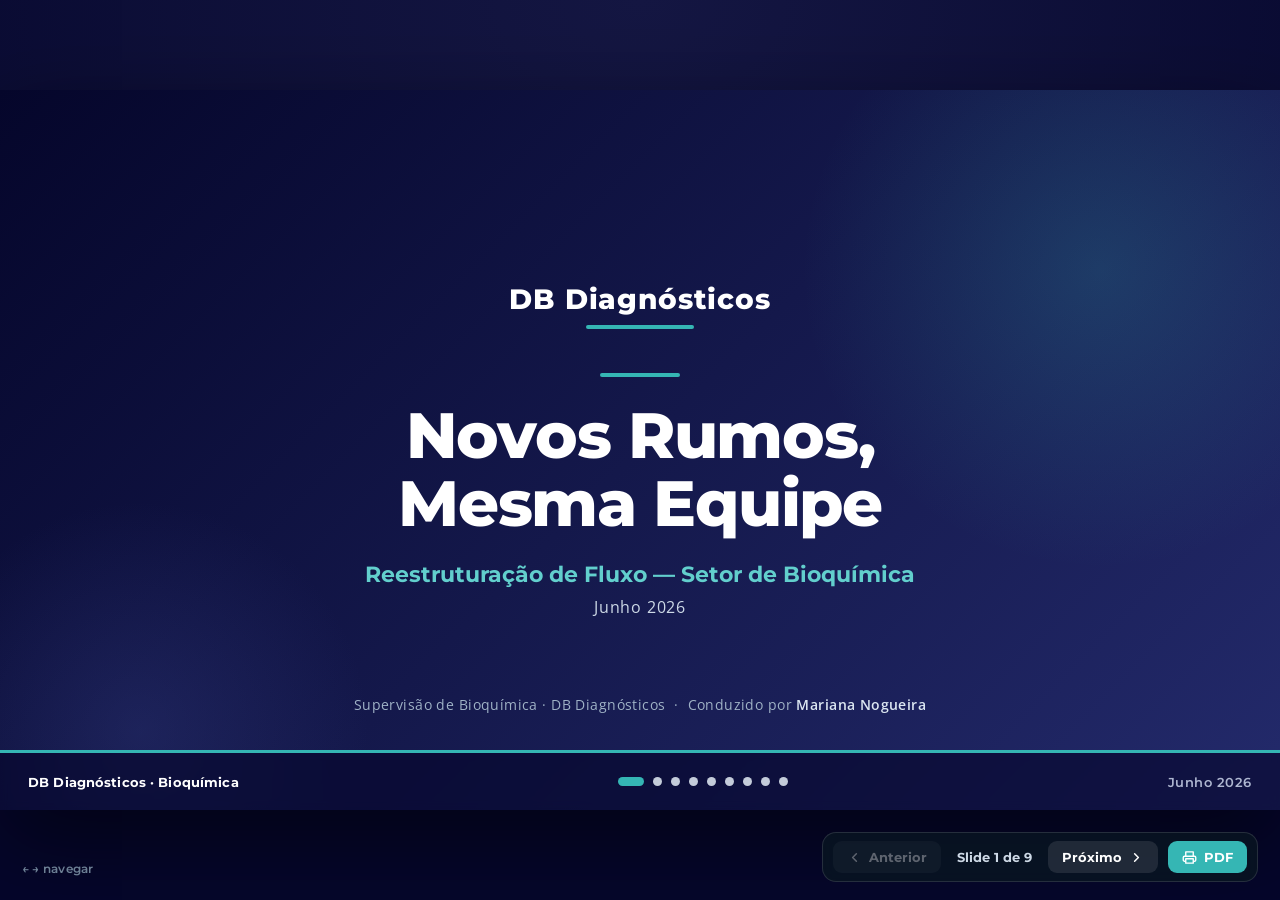
==== index.html @ f6cd717a "first commit" ====
<!DOCTYPE html>
<html lang="pt-BR">
<head>
<meta charset="UTF-8" />
<meta name="viewport" content="width=device-width, initial-scale=1.0" />
<title>Novos Rumos, Mesma Equipe — Reestruturação de Fluxo · Bioquímica</title>
<link rel="preconnect" href="https://fonts.googleapis.com" />
<link rel="preconnect" href="https://fonts.gstatic.com" crossorigin />
<link href="https://fonts.googleapis.com/css2?family=Montserrat:wght@600;700;800&family=Open+Sans:wght@400;600;700&display=swap" rel="stylesheet" />
<style>
  :root{
    --db-blue-dark:#05062b;
    --db-blue-mid:#232a6b;
    --db-blue-light:#3a458f;
    --db-orange:#35b6b4;
    --db-orange-light:#62cfcd;
    --db-white:#FFFFFF;
    --db-gray-light:#F5F6FA;
    --db-gray-mid:#6B7280;
    --db-gray-dark:#1F2937;
    --g1:#1D9E75; --g2:#534AB7; --g3:#D85A30; --g4:#BA7517;
    --shadow:0 4px 16px rgba(0,0,0,.10);
    --shadow-lg:0 10px 30px rgba(0,0,0,.16);
    --radius:12px;
  }
  *{box-sizing:border-box;margin:0;padding:0;}
  html,body{height:100%;}
  body{
    font-family:'Open Sans',system-ui,sans-serif;
    background:#05062b;
    color:var(--db-gray-dark);
    overflow:hidden;
  }
  /* ---------- Stage / scaling ---------- */
  .stage{
    position:fixed;inset:0;
    display:flex;align-items:center;justify-content:center;
    background:radial-gradient(120% 120% at 50% 0%, #141642 0%, #05062b 70%);
  }
  .deck{
    position:relative;
    width:1280px;height:720px;flex:0 0 auto;
    transform-origin:center center;
    background:var(--db-white);
    box-shadow:0 30px 80px rgba(0,0,0,.5);
    overflow:hidden;
  }
  .slides{position:absolute;inset:0;}
  .slide{
    position:absolute;inset:0;
    opacity:0;visibility:hidden;
    transition:opacity .3s ease;
    padding:44px 60px 84px;
    display:flex;flex-direction:column;
  }
  .slide.active{opacity:1;visibility:visible;}

  .slide.dark{background:linear-gradient(135deg,var(--db-blue-dark) 0%,var(--db-blue-mid) 100%);color:var(--db-white);}
  .slide.neutral{background:var(--db-gray-light);}
  .slide.light{background:var(--db-white);}

  /* ---------- Header system ---------- */
  .kicker{
    font-family:'Montserrat',sans-serif;font-weight:700;
    font-size:13px;letter-spacing:.16em;text-transform:uppercase;
    color:var(--db-orange);margin-bottom:10px;
  }
  .slide.dark .kicker{color:var(--db-orange-light);}
  .s-title{
    font-family:'Montserrat',sans-serif;font-weight:800;
    font-size:32px;line-height:1.07;letter-spacing:-.01em;
    color:var(--db-blue-dark);
  }
  .slide.dark .s-title{color:var(--db-white);}
  .divider{width:60px;height:4px;background:var(--db-orange);border-radius:2px;margin:10px 0 9px;}
  .s-sub{font-size:17px;line-height:1.38;color:var(--db-gray-mid);max-width:920px;}
  .slide.dark .s-sub{color:var(--db-orange-light);}
  .head{flex:0 0 auto;margin-bottom:16px;}
  .body{flex:1 1 auto;min-height:0;display:flex;flex-direction:column;}

  /* ---------- Cards ---------- */
  .card{background:var(--db-white);border-radius:var(--radius);box-shadow:var(--shadow);padding:26px;}
  .icon-chip{
    width:54px;height:54px;border-radius:14px;display:flex;align-items:center;justify-content:center;
    margin-bottom:16px;
  }
  .icon-chip svg{width:28px;height:28px;}
  .card h3{font-family:'Montserrat',sans-serif;font-weight:700;font-size:20px;color:var(--db-blue-dark);margin-bottom:9px;}
  .card p{font-size:15.5px;line-height:1.5;color:var(--db-gray-dark);}

  .badge{
    display:inline-flex;align-items:center;gap:7px;
    background:var(--db-orange);color:#fff;font-family:'Montserrat','Helvetica Neue',Arial,sans-serif;font-weight:700;
    font-size:13px;letter-spacing:.02em;padding:7px 14px;border-radius:999px;
  }
  .badge svg{width:15px;height:15px;}

  /* ---------- Capa ---------- */
  #s1{align-items:center;justify-content:center;text-align:center;padding:40px;}
  #s1 .cover-inner{display:flex;flex-direction:column;align-items:center;max-width:1120px;}
  #s1 .wordmark{font-family:'Montserrat','Helvetica Neue',Arial,sans-serif;font-weight:800;font-size:28px;letter-spacing:.03em;color:#fff;white-space:nowrap;}
  #s1 .wm-rule{width:108px;height:4px;background:var(--db-orange);border-radius:2px;margin:9px 0 44px;}
  #s1 .cover-line{width:80px;height:4px;background:var(--db-orange);border-radius:2px;margin:0 0 24px;}
  #s1 h1{font-family:'Montserrat','Helvetica Neue',Arial,sans-serif;font-weight:800;font-size:64px;line-height:1.07;letter-spacing:-.02em;color:#fff;white-space:nowrap;}
  #s1 .cover-sub{font-family:'Montserrat','Helvetica Neue',Arial,sans-serif;font-weight:700;font-size:22px;color:var(--db-orange-light);margin-top:24px;}
  #s1 .cover-date{font-size:16px;color:#cdd9e6;margin-top:8px;letter-spacing:.05em;}
  #s1 .cover-foot{position:absolute;bottom:96px;left:0;right:0;text-align:center;font-size:14px;color:#9fb2c6;letter-spacing:.03em;}
  #s1 .cover-foot b{color:#dbe6f1;font-weight:600;}
  #s1 .glow{position:absolute;width:680px;height:680px;border-radius:50%;
    background:radial-gradient(circle, rgba(53,182,180,.20) 0%, rgba(53,182,180,0) 62%);
    top:-160px;right:-160px;pointer-events:none;}
  #s1 .glow2{position:absolute;width:520px;height:520px;border-radius:50%;
    background:radial-gradient(circle, rgba(58,69,143,.30) 0%, rgba(58,69,143,0) 62%);
    bottom:-180px;left:-120px;pointer-events:none;}

  /* ---------- Tabs (turnos) ---------- */
  .tabs{display:flex;gap:10px;}
  .tab{
    font-family:'Montserrat','Helvetica Neue',Arial,sans-serif;font-weight:700;font-size:14px;letter-spacing:.02em;
    padding:9px 20px;border-radius:999px;cursor:pointer;border:2px solid transparent;
    background:rgba(5,6,43,.08);color:var(--db-blue-dark);transition:all .15s;
  }
  .slide.dark .tab{background:rgba(255,255,255,.12);color:#fff;}
  .tab:hover{background:rgba(5,6,43,.16);}
  .slide.dark .tab:hover{background:rgba(255,255,255,.2);}
  .tab.on{background:var(--db-orange);color:#fff;}
  .slide.dark .tab.on{background:var(--db-orange);color:#fff;}

  /* ---------- Map (slide 3) ---------- */
  .map-wrap{flex:1;display:flex;gap:24px;min-height:0;}
  .map-stage{position:relative;width:620px;height:330px;flex:0 0 620px;}
  .equip{
    position:absolute;width:150px;height:56px;border-radius:10px;cursor:pointer;
    display:flex;flex-direction:column;align-items:center;justify-content:center;
    color:#fff;border:2px solid transparent;transition:transform .12s, filter .12s, box-shadow .12s;
    box-shadow:var(--shadow);
  }
  .equip:hover{filter:brightness(.92);transform:translateY(-2px);}
  .equip.sel{box-shadow:0 0 0 4px rgba(53,182,180,.95), var(--shadow-lg);transform:translateY(-2px);}
  .equip .en{font-family:'Montserrat','Helvetica Neue',Arial,sans-serif;font-weight:800;font-size:15px;line-height:1.1;white-space:nowrap;}
  .equip .eo{font-size:10px;font-weight:600;opacity:.92;margin-top:2px;white-space:nowrap;}
  .equip.info{background:#e5e9f2;color:var(--db-gray-mid);cursor:default;border:2px dashed #b9c2d6;box-shadow:none;}
  .equip.info:hover{filter:none;transform:none;}
  .pri-badge{
    position:absolute;top:-10px;right:-6px;background:var(--db-orange);color:#fff;
    font-family:'Montserrat','Helvetica Neue',Arial,sans-serif;font-weight:700;font-size:9px;letter-spacing:.01em;
    padding:2px 6px;border-radius:5px;box-shadow:var(--shadow);white-space:nowrap;
  }
  #arrows{position:absolute;inset:0;width:620px;height:330px;pointer-events:none;overflow:visible;}
  .cov-line{stroke:var(--db-orange);stroke-width:3;fill:none;stroke-dasharray:9 7;animation:flow 1s linear infinite;}
  @keyframes flow{to{stroke-dashoffset:-32;}}
  .cov-label{font-family:'Montserrat','Helvetica Neue',Arial,sans-serif;font-weight:700;font-size:11px;fill:var(--db-blue-dark);}
  .cov-label-bg{fill:#fff;opacity:.92;}

  .map-panel{
    flex:1;min-width:0;background:var(--db-gray-light);border-radius:var(--radius);
    border:1px solid #e4e8f1;padding:22px 22px;display:flex;flex-direction:column;
  }
  .map-panel .hint{color:var(--db-gray-mid);font-size:15px;line-height:1.5;margin:auto 0;text-align:center;}
  .mp-eq{font-family:'Montserrat','Helvetica Neue',Arial,sans-serif;font-weight:800;font-size:21px;color:var(--db-blue-dark);}
  .mp-resp{display:inline-flex;align-items:center;gap:8px;margin-top:6px;font-weight:600;font-size:14px;}
  .mp-resp .dotc{width:12px;height:12px;border-radius:50%;}
  .mp-acts{list-style:none;margin-top:14px;display:flex;flex-direction:column;gap:10px;}
  .mp-acts li{display:flex;gap:9px;font-size:14px;line-height:1.4;color:var(--db-gray-dark);}
  .mp-acts li svg{flex:0 0 17px;width:17px;height:17px;color:var(--db-orange);margin-top:2px;}
  .mp-cover{margin-top:16px;padding-top:14px;border-top:1px dashed #cbd3e0;font-size:13.5px;color:var(--db-gray-dark);}
  .mp-cover b{color:var(--db-blue-dark);font-family:'Montserrat','Helvetica Neue',Arial,sans-serif;}

  .map-toolbar{display:flex;align-items:center;gap:14px;margin-bottom:16px;flex-wrap:wrap;}
  .cov-toggle{
    font-family:'Montserrat','Helvetica Neue',Arial,sans-serif;font-weight:700;font-size:13px;cursor:pointer;
    padding:9px 16px;border-radius:999px;border:2px solid var(--db-orange);
    background:transparent;color:var(--db-orange);transition:all .15s;display:inline-flex;gap:7px;align-items:center;
  }
  .cov-toggle:hover{background:rgba(53,182,180,.12);}
  .cov-toggle.on{background:var(--db-orange);color:#fff;}

  /* ---------- Person cards (slide 4 / 9) ---------- */
  .pgrid{display:grid;grid-template-columns:repeat(4,1fr);gap:16px;flex:1;min-height:0;}
  .pcard{background:#fff;border-radius:var(--radius);box-shadow:var(--shadow);overflow:hidden;display:flex;flex-direction:column;min-height:0;}
  .pcard .pc-top{padding:13px 16px 11px;color:#fff;flex:0 0 auto;}
  .pcard .pc-name{font-family:'Montserrat','Helvetica Neue',Arial,sans-serif;font-weight:800;font-size:18px;}
  .pcard .pc-eq{font-size:12px;font-weight:600;opacity:.95;margin-top:3px;letter-spacing:.01em;}
  .pcard .pc-body{padding:13px 16px 15px;flex:1;min-height:0;}
  .pc-body ul{list-style:none;display:flex;flex-direction:column;gap:8px;}
  .pc-body li{display:flex;gap:8px;font-size:12.5px;line-height:1.34;color:var(--db-gray-dark);}
  .pc-body li svg{flex:0 0 14px;width:14px;height:14px;color:var(--db-orange);margin-top:2px;}

  /* ---------- Coverage table (slide 5) ---------- */
  .cov-note{
    background:#fff;border-left:6px solid var(--db-orange);border-radius:10px;
    box-shadow:var(--shadow);padding:16px 20px;margin-bottom:18px;display:flex;gap:13px;align-items:flex-start;
  }
  .cov-note svg{flex:0 0 24px;width:24px;height:24px;color:var(--db-orange);margin-top:1px;}
  .cov-note p{font-size:15px;line-height:1.45;color:var(--db-gray-dark);}
  .cov-note b{color:var(--db-blue-dark);}
  .ctable{width:100%;border-collapse:separate;border-spacing:0 10px;}
  .ctable th{
    font-family:'Montserrat','Helvetica Neue',Arial,sans-serif;font-weight:700;font-size:12px;letter-spacing:.08em;text-transform:uppercase;
    color:var(--db-gray-mid);text-align:left;padding:0 18px;
  }
  .ctable td{background:#fff;padding:15px 18px;font-size:15.5px;vertical-align:middle;}
  .ctable tr td:first-child{border-radius:10px 0 0 10px;}
  .ctable tr td:last-child{border-radius:0 10px 10px 0;}
  .ctable tbody tr{box-shadow:var(--shadow);}
  .cell-folga{font-family:'Montserrat','Helvetica Neue',Arial,sans-serif;font-weight:700;color:var(--db-gray-dark);}
  .cell-cobre{font-family:'Montserrat','Helvetica Neue',Arial,sans-serif;font-weight:800;color:var(--db-blue-dark);}
  .arrow-cell{text-align:center;width:54px;}
  .arrow-cell svg{width:26px;height:18px;color:var(--db-orange);}
  .cell-assume{color:var(--db-gray-mid);font-size:14px;}

  /* ---------- Slide 6 ---------- */
  .news-grid{display:grid;grid-template-columns:1.3fr 1fr;gap:26px;flex:1;align-items:start;}
  .sched{display:flex;flex-direction:column;gap:14px;}
  .sched-card{background:#fff;border-radius:var(--radius);box-shadow:var(--shadow);padding:18px 20px;border-top:4px solid var(--db-orange);}
  .sched-card .sc-turn{font-family:'Montserrat','Helvetica Neue',Arial,sans-serif;font-weight:700;font-size:13px;color:var(--db-orange);letter-spacing:.04em;}
  .sched-card .sc-name{font-family:'Montserrat','Helvetica Neue',Arial,sans-serif;font-weight:800;font-size:19px;color:var(--db-blue-dark);margin-top:2px;}
  .sched-card .sc-time{font-size:22px;font-weight:700;color:var(--db-gray-dark);margin-top:6px;}
  .note-soft{font-size:13.5px;color:var(--db-gray-mid);margin-top:6px;}
  .quote-foot{
    margin-top:auto;padding-top:18px;font-style:italic;font-family:'Montserrat','Helvetica Neue',Arial,sans-serif;font-weight:600;
    font-size:18px;color:var(--db-blue-dark);
  }

  /* ---------- Slide 8 columns ---------- */
  .two-col{display:grid;grid-template-columns:1.4fr 1fr;gap:26px;flex:1;}
  .col-h{font-family:'Montserrat','Helvetica Neue',Arial,sans-serif;font-weight:800;font-size:18px;margin-bottom:14px;letter-spacing:.01em;}
  .imp-list{list-style:none;display:flex;flex-direction:column;gap:14px;}
  .imp-list li{display:flex;gap:11px;background:#fff;border-radius:10px;box-shadow:var(--shadow);padding:15px 17px;font-size:14.5px;line-height:1.42;}
  .imp-list li svg{flex:0 0 19px;width:19px;height:19px;margin-top:2px;}

  /* ---------- Closing (slide 9) ---------- */
  #s9 .letter{font-size:14px;line-height:1.48;color:#dbe6f1;max-width:1120px;}
  #s9 .letter p{margin-bottom:7px;}
  #s9 .sign{font-family:'Montserrat','Helvetica Neue',Arial,sans-serif;font-weight:700;color:var(--db-orange-light);font-size:14px;margin-top:4px;}
  #s9 .sec-h{font-family:'Montserrat','Helvetica Neue',Arial,sans-serif;font-weight:700;color:#fff;font-size:15px;margin:12px 0 10px;display:flex;align-items:center;gap:14px;}
  #s9 .pc-body{overflow-y:auto;}
  #s9 .pc-body::-webkit-scrollbar{width:6px;}
  #s9 .pc-body::-webkit-scrollbar-thumb{background:#cdd5e2;border-radius:3px;}
  #s9 .pcard .pc-body{font-size:11.5px;}
  #s9 .pc-body li{font-size:11.5px;line-height:1.32;}
  #s9 .pc-sub{font-family:'Montserrat','Helvetica Neue',Arial,sans-serif;font-weight:700;font-size:10.5px;letter-spacing:.03em;text-transform:uppercase;color:var(--db-gray-mid);margin:11px 0 6px;}
  #s9 .pc-sub:first-child{margin-top:0;}
  #s9 .cover-note{font-size:11px;color:var(--db-gray-mid);margin-top:9px;padding-top:8px;border-top:1px dashed #dfe4ee;line-height:1.38;}
  #s9 .cover-note b{color:var(--db-blue-dark);}

  /* ---------- Footer ---------- */
  .deck-footer{
    position:absolute;left:0;right:0;bottom:0;height:60px;
    display:flex;align-items:center;justify-content:space-between;padding:0 28px;
    border-top:3px solid var(--db-orange);background:rgba(255,255,255,.72);backdrop-filter:blur(4px);
    font-size:13px;color:var(--db-gray-mid);z-index:5;
  }
  .slide.dark ~ .deck-footer,.deck-footer.on-dark{background:rgba(5,6,43,.62);}
  .deck-footer.on-dark{color:#aeb6d0;}
  .deck-footer.on-dark .ft-left{color:#fff;}
  .ft-left{font-family:'Montserrat','Helvetica Neue',Arial,sans-serif;font-weight:700;color:var(--db-blue-dark);letter-spacing:.01em;}
  .ft-right{font-family:'Montserrat','Helvetica Neue',Arial,sans-serif;font-weight:600;letter-spacing:.04em;}
  .dots{display:flex;gap:9px;align-items:center;}
  .dot{width:9px;height:9px;border-radius:50%;background:#c4ccda;cursor:pointer;transition:all .2s;}
  .dot:hover{background:var(--db-orange-light);}
  .dot.on{background:var(--db-orange);width:26px;border-radius:6px;}

  /* ---------- Controls (outside scaled deck) ---------- */
  .controls{
    position:fixed;bottom:18px;right:22px;z-index:50;
    display:flex;align-items:center;gap:10px;
    background:rgba(10,23,34,.78);border:1px solid rgba(255,255,255,.12);
    padding:8px 10px;border-radius:14px;backdrop-filter:blur(8px);
  }
  .controls .pg{font-family:'Montserrat','Helvetica Neue',Arial,sans-serif;font-weight:700;font-size:13px;color:#cdd9e6;padding:0 6px;min-width:74px;text-align:center;}
  .nbtn{
    font-family:'Montserrat','Helvetica Neue',Arial,sans-serif;font-weight:700;font-size:13px;cursor:pointer;border:none;
    background:rgba(255,255,255,.1);color:#fff;padding:8px 14px;border-radius:9px;display:flex;align-items:center;gap:7px;transition:background .15s;
  }
  .nbtn:hover{background:rgba(255,255,255,.2);}
  .nbtn:disabled{opacity:.35;cursor:default;}
  .nbtn.pdf{background:var(--db-orange);}
  .nbtn.pdf:hover{background:var(--db-orange-light);}
  .nbtn svg{width:15px;height:15px;}
  .hint-kbd{position:fixed;bottom:24px;left:22px;z-index:50;color:#6d8095;font-size:12px;font-family:'Montserrat','Helvetica Neue',Arial,sans-serif;font-weight:600;letter-spacing:.02em;}

  /* ---------- Responsive controls ---------- */
  @media (max-width:760px){
    .hint-kbd{display:none;}
    .controls{left:50%;right:auto;transform:translateX(-50%);bottom:12px;gap:7px;padding:7px 9px;}
    .nbtn{padding:8px 11px;font-size:12px;}
    .controls .pg{min-width:60px;font-size:12px;padding:0 3px;}
  }
  @media (max-width:480px){
    .nbtn span,.nbtn:not(.pdf){font-size:0;}
    .nbtn svg{width:17px;height:17px;}
    .nbtn.pdf{font-size:12px;}
    .controls .pg{min-width:52px;}
  }

  /* ---------- Print ---------- */
  @media print{
    @page{size:1280px 720px;margin:0;}
    body{overflow:visible;background:#fff;}
    .controls,.hint-kbd{display:none!important;}
    .stage{position:static;display:block;background:#fff;}
    .deck{transform:none!important;width:1280px;height:auto;box-shadow:none;}
    .slides{position:static;}
    .slide{position:static!important;opacity:1!important;visibility:visible!important;
      width:1280px;height:720px;page-break-after:always;break-after:page;overflow:hidden;}
    .deck-footer{display:none;}
  }
</style>
</head>
<body>
<div class="stage">
  <div class="deck" id="deck">
    <div class="slides" id="slides">

      <!-- ===================== SLIDE 1 — CAPA ===================== -->
      <section class="slide dark active" id="s1" data-screen-label="01 Capa">
        <div class="glow"></div><div class="glow2"></div>
        <div class="cover-inner">
          <div class="wordmark">DB Diagnósticos</div>
          <div class="wm-rule"></div>
          <div class="cover-line"></div>
          <h1>Novos Rumos,<br/>Mesma Equipe</h1>
          <div class="cover-sub">Reestruturação de Fluxo — Setor de Bioquímica</div>
          <div class="cover-date">Junho 2026</div>
        </div>
        <div class="cover-foot">Supervisão de Bioquímica · DB Diagnósticos &nbsp;·&nbsp; Conduzido por <b>Mariana Nogueira</b></div>
      </section>

      <!-- ===================== SLIDE 2 — POR QUE MUDAR ===================== -->
      <section class="slide neutral" id="s2" data-screen-label="02 Por que mudar">
        <div class="head">
          <div class="kicker">O ponto de partida</div>
          <h2 class="s-title">Por que estamos mudando?</h2>
          <div class="divider"></div>
          <p class="s-sub" style="color:var(--db-orange);font-weight:600;">Evolução não acontece por acaso — ela é construída em equipe.</p>
        </div>
        <div class="body">
          <div style="display:grid;grid-template-columns:repeat(3,1fr);gap:22px;flex:1;">
            <div class="card">
              <div class="icon-chip" style="background:rgba(35,42,107,.12);color:var(--db-blue-mid);">
                <svg viewBox="0 0 24 24" fill="none" stroke="currentColor" stroke-width="2" stroke-linecap="round" stroke-linejoin="round"><circle cx="12" cy="12" r="9"/><circle cx="12" cy="12" r="4"/><circle cx="12" cy="12" r="1" fill="currentColor"/></svg>
              </div>
              <h3>Otimização da operação</h3>
              <p>Precisamos minimizar impactos de erros nos microfluxos do setor e garantir que cada etapa do processo seja executada com precisão e consistência.</p>
            </div>
            <div class="card">
              <div class="icon-chip" style="background:rgba(53,182,180,.14);color:var(--db-orange);">
                <svg viewBox="0 0 24 24" fill="currentColor" stroke="none"><path d="M12 2.5l2.7 5.8 6.3.7-4.7 4.3 1.3 6.2L12 16.9 6.1 19.5l1.3-6.2L2.7 9l6.3-.7z"/></svg>
              </div>
              <h3>Destaque na empresa</h3>
              <p>Com um fluxo bem estruturado, o setor de Bioquímica se posiciona como referência dentro do DB Diagnósticos — e isso reflete diretamente no crescimento de cada um de nós.</p>
            </div>
            <div class="card">
              <div class="icon-chip" style="background:rgba(58,69,143,.14);color:var(--db-blue-light);">
                <svg viewBox="0 0 24 24" fill="currentColor" stroke="none"><path d="M12 20.5l-1.3-1.2C6 15 3 12.3 3 8.9 3 6.4 5 4.5 7.4 4.5c1.4 0 2.8.7 3.6 1.8.8-1.1 2.2-1.8 3.6-1.8C17 4.5 19 6.4 19 8.9c0 3.4-3 6.1-7.7 10.4L12 20.5z"/></svg>
              </div>
              <h3>A liderança ouviu vocês</h3>
              <p>A sobrecarga foi percebida. Novas vagas foram abertas e essa reestruturação existe para que o trabalho de todos flua melhor. Isso é cuidado com a equipe.</p>
            </div>
          </div>
        </div>
      </section>

      <!-- ===================== SLIDE 3 — MAPA DA BANCADA ===================== -->
      <section class="slide light" id="s3" data-screen-label="03 Mapa da bancada">
        <div class="head">
          <div class="kicker">Novo fluxo</div>
          <h2 class="s-title">Nossa bancada, nossa responsabilidade</h2>
          <div class="divider"></div>
          <p class="s-sub">Selecione o turno para ver quem cuida de cada equipamento.</p>
        </div>
        <div class="body">
          <div class="map-toolbar">
            <div class="tabs" id="map-tabs"></div>
            <button class="cov-toggle" id="cov-toggle">
              <svg viewBox="0 0 24 24" fill="none" stroke="currentColor" stroke-width="2" stroke-linecap="round" stroke-linejoin="round"><path d="M3 12h14"/><path d="M13 6l6 6-6 6"/></svg>
              Ver coberturas de folga
            </button>
          </div>
          <div class="map-wrap">
            <div class="map-stage" id="map-stage">
              <svg id="arrows"></svg>
            </div>
            <div class="map-panel" id="map-panel">
              <p class="hint">Clique em um equipamento no mapa para ver o responsável e suas atividades neste turno.</p>
            </div>
          </div>
        </div>
      </section>

      <!-- ===================== SLIDE 4 — RESPONSABILIDADES ===================== -->
      <section class="slide dark" id="s4" data-screen-label="04 Responsabilidades">
        <div class="head">
          <div style="display:flex;justify-content:space-between;align-items:flex-end;gap:20px;flex-wrap:wrap;">
            <div>
              <div class="kicker">Responsabilidades individuais</div>
              <h2 class="s-title">Cada um no seu lugar, todos pelo mesmo objetivo</h2>
              <div class="divider"></div>
              <p class="s-sub">As responsabilidades são individuais. O resultado é coletivo.</p>
            </div>
            <div class="tabs" id="s4-tabs"></div>
          </div>
        </div>
        <div class="body">
          <div class="pgrid" id="s4-grid"></div>
        </div>
      </section>

      <!-- ===================== SLIDE 5 — COBERTURA DE FOLGAS ===================== -->
      <section class="slide neutral" id="s5" data-screen-label="05 Cobertura de folgas">
        <div class="head">
          <div style="display:flex;justify-content:space-between;align-items:flex-end;gap:20px;flex-wrap:wrap;">
            <div>
              <div class="kicker">Cobertura de folgas</div>
              <h2 class="s-title">Quando um descansa, o time não para</h2>
              <div class="divider"></div>
              <p class="s-sub">Cada colaborador sabe quem cobrirá e será coberto. O fluxo continua.</p>
            </div>
            <div class="tabs" id="s5-tabs"></div>
          </div>
        </div>
        <div class="body">
          <div class="cov-note">
            <svg viewBox="0 0 24 24" fill="none" stroke="currentColor" stroke-width="2" stroke-linecap="round" stroke-linejoin="round"><path d="M12 3l9 16H3z"/><path d="M12 10v5M12 17h.01"/></svg>
            <p><b>Prioridade máxima:</b> os equipamentos RAU 51, 52, 53 e 54 fazem parte do fluxo <b>one way</b>. Em qualquer cobertura de folga, eles devem ser atendidos primeiro.</p>
          </div>
          <table class="ctable">
            <thead><tr><th>Quem folga</th><th></th><th>Quem cobre</th><th>O que assume</th></tr></thead>
            <tbody id="s5-rows"></tbody>
          </table>
        </div>
      </section>

      <!-- ===================== SLIDE 6 — ANALISTA DE QUALIDADE ===================== -->
      <section class="slide light" id="s6" data-screen-label="06 Analista de qualidade">
        <div class="head">
          <div class="kicker">Novidades</div>
          <h2 class="s-title">Novidades que fortalecem o time</h2>
          <div class="divider"></div>
          <span class="badge">
            <svg viewBox="0 0 24 24" fill="none" stroke="currentColor" stroke-width="2" stroke-linecap="round" stroke-linejoin="round"><path d="M6 9a6 6 0 0 1 12 0c0 5 2 6 2 6H4s2-1 2-6z"/><path d="M10 20a2 2 0 0 0 4 0"/></svg>
            Novo na equipe
          </span>
        </div>
        <div class="body">
          <div class="news-grid">
            <div class="card" style="border-top:5px solid var(--db-orange);">
              <h3 style="font-size:24px;">Nova vaga: Analista de Qualidade</h3>
              <p style="font-size:16px;margin-top:10px;line-height:1.55;">A coordenação analítica identificou a necessidade de reforçar a qualidade dos processos. Uma analista de qualidade foi integrada aos turnos <b>A</b> e <b>B</b> para amarrar os fluxos e reduzir vieses operacionais.</p>
              <p class="note-soft" style="margin-top:16px;">O turno C ainda não terá analista de qualidade neste primeiro momento.</p>
            </div>
            <div class="sched">
              <div class="sched-card">
                <div class="sc-turn">PATRÍCIA · TURNO A</div>
                <div class="sc-time">06h30 — 15h00</div>
              </div>
              <div class="sched-card">
                <div class="sc-turn">VAGA · TURNO B</div>
                <div class="sc-time">14h45 — 23h10</div>
              </div>
            </div>
          </div>
          <p class="quote-foot">“Qualidade não é um departamento — é uma cultura que construímos juntos.”</p>
        </div>
      </section>

      <!-- ===================== SLIDE 7 — BECKMAN ACADEMY ===================== -->
      <section class="slide dark" id="s7" data-screen-label="07 Beckman Academy">
        <div class="head">
          <div class="kicker">Desenvolvimento</div>
          <h2 class="s-title">Beckman Academy: crescer faz parte do trabalho</h2>
          <div class="divider"></div>
          <p class="s-sub">Um projeto de aprimoramento técnico e analítico para toda a equipe.</p>
        </div>
        <div class="body">
          <div style="display:grid;grid-template-columns:repeat(3,1fr);gap:20px;flex:1;">
            <div class="card" style="border-top:5px solid var(--db-orange);">
              <div class="icon-chip" style="background:rgba(35,42,107,.12);color:var(--db-blue-mid);">
                <svg viewBox="0 0 24 24" fill="none" stroke="currentColor" stroke-width="2" stroke-linecap="round" stroke-linejoin="round"><path d="M3 9l9-4 9 4-9 4z"/><path d="M7 11v4.5c0 1.2 2.3 2.5 5 2.5s5-1.3 5-2.5V11"/><path d="M21 9v5"/></svg>
              </div>
              <h3>Para quem está começando</h3>
              <p>Colaboradores sem certificação Beckman passarão por treinamento completo do zero, com módulos estruturados por nível.</p>
            </div>
            <div class="card" style="border-top:5px solid var(--db-orange);">
              <div class="icon-chip" style="background:rgba(53,182,180,.14);color:var(--db-orange);">
                <svg viewBox="0 0 24 24" fill="none" stroke="currentColor" stroke-width="2" stroke-linecap="round" stroke-linejoin="round"><circle cx="12" cy="14" r="6"/><path d="M9 9.3L7 3h4l1.3 3M15 9.3L17 3h-4"/><path d="M12 12l.9 1.8 2 .3-1.4 1.4.3 2-1.8-1-1.8 1 .3-2L9.1 14.1l2-.3z"/></svg>
              </div>
              <h3>Para quem já tem experiência</h3>
              <p>Módulos específicos focados na expertise de cada colaborador com a Beckman. Provas por nível, disparadas e sinalizadas pela supervisão.</p>
            </div>
            <div class="card" style="border-top:5px solid var(--db-orange);">
              <div class="icon-chip" style="background:rgba(58,69,143,.14);color:var(--db-blue-light);">
                <svg viewBox="0 0 24 24" fill="none" stroke="currentColor" stroke-width="2" stroke-linecap="round" stroke-linejoin="round"><path d="M7 4h10v4a5 5 0 0 1-10 0z"/><path d="M7 6H4v1a3 3 0 0 0 3 3M17 6h3v1a3 3 0 0 1-3 3"/><path d="M9 19h6M12 14v5"/></svg>
              </div>
              <h3>Reconhecimento garantido</h3>
              <p>Certificação ao concluir cada módulo. Premiação especial para os destaques. Seu esforço será reconhecido.</p>
            </div>
          </div>
          <p style="color:#cdd9e6;font-size:14px;margin-top:18px;text-align:center;">Os treinamentos podem exigir ajuste de escala para participação. A supervisão comunicará com antecedência.</p>
        </div>
      </section>

      <!-- ===================== SLIDE 8 — MELHORIAS + BOAS PRÁTICAS ===================== -->
      <section class="slide neutral" id="s8" data-screen-label="08 Melhorias e boas práticas">
        <div class="head">
          <div class="kicker">Em andamento</div>
          <h2 class="s-title">Melhorias em andamento e boas práticas</h2>
          <div class="divider"></div>
        </div>
        <div class="body">
          <div class="two-col">
            <div>
              <div class="col-h" style="color:var(--db-orange);">Melhorias em andamento · com Felipe</div>
              <ul class="imp-list">
                <li><svg viewBox="0 0 24 24" fill="none" stroke="var(--db-orange)" stroke-width="2.4" stroke-linecap="round" stroke-linejoin="round"><path d="M5 12l4.5 4.5L19 7"/></svg><span>Troca de todos os leitores de etiqueta — peças já solicitadas à Beckman.</span></li>
                <li><svg viewBox="0 0 24 24" fill="none" stroke="var(--db-orange)" stroke-width="2.4" stroke-linecap="round" stroke-linejoin="round"><path d="M5 12l4.5 4.5L19 7"/></svg><span>Treinamento de processos críticos com o técnico Felipe: troca de seringa, manuseio da estação de lavagem e outros. (datas sendo avaliadas)</span></li>
                <li><svg viewBox="0 0 24 24" fill="none" stroke="var(--db-orange)" stroke-width="2.4" stroke-linecap="round" stroke-linejoin="round"><path d="M5 12l4.5 4.5L19 7"/></svg><span>Atualização do sistema de todos os AUs: a entrada de urgência passará a funcionar integrada às raques de controle e calibração, otimizando a liberação dos equipamentos. (A partir de 05/06/2026)</span></li>
              </ul>
            </div>
            <div>
              <div class="col-h" style="color:var(--db-blue-mid);">Boas práticas obrigatórias · assessora Beckman</div>
              <ul class="imp-list">
                <li><svg viewBox="0 0 24 24" fill="none" stroke="var(--db-blue-mid)" stroke-width="2" stroke-linecap="round" stroke-linejoin="round"><path d="M12 3l9 16H3z"/><path d="M12 10v5M12 17h.01"/></svg><span>Sempre homogeneizar <b>FR</b> e <b>ASO</b> antes do uso.</span></li>
                <li><svg viewBox="0 0 24 24" fill="none" stroke="var(--db-blue-mid)" stroke-width="2" stroke-linecap="round" stroke-linejoin="round"><path d="M12 3l9 16H3z"/><path d="M12 10v5M12 17h.01"/></svg><span>Realizar a troca do copo de <b>CLEANING</b> regularmente.</span></li>
              </ul>
            </div>
          </div>
        </div>
      </section>

      <!-- ===================== SLIDE 9 — ENCERRAMENTO ===================== -->
      <section class="slide dark" id="s9" data-screen-label="09 Encerramento">
        <div class="head" style="margin-bottom:14px;">
          <div class="kicker">Encerramento · Carta do time</div>
          <h2 class="s-title" style="font-size:34px;">Vocês estão construindo algo maior</h2>
          <div class="divider"></div>
        </div>
        <div class="body">
          <div class="letter">
            <p>Essa reestruturação não é apenas uma mudança de fluxo. É o primeiro passo de um projeto que, se bem executado aqui no nosso setor, será replicado em todas as unidades do DB Diagnósticos no Brasil.</p>
            <p>Cada tarefa cumprida, cada equipamento bem mantido, cada cobertura de folga realizada com responsabilidade — tudo isso compõe o mosaico de um setor que virou referência. <b style="color:#fff;">Somos um time. Evoluímos juntos.</b></p>
            <div class="sign">— Supervisão de Bioquímica · DB Diagnósticos</div>
          </div>
          <div class="sec-h">
            <span>Suas responsabilidades — claras, objetivas, suas.</span>
            <div class="tabs" id="s9-tabs" style="margin-left:auto;"></div>
          </div>
          <div class="pgrid" id="s9-grid"></div>
        </div>
      </section>

    </div><!-- /slides -->

    <!-- shared footer -->
    <footer class="deck-footer" id="footer">
      <div class="ft-left">DB Diagnósticos · Bioquímica</div>
      <div class="dots" id="dots"></div>
      <div class="ft-right">Junho 2026</div>
    </footer>
  </div><!-- /deck -->
</div><!-- /stage -->

<div class="hint-kbd">← →  navegar</div>
<div class="controls">
  <button class="nbtn" id="prev"><svg viewBox="0 0 24 24" fill="none" stroke="currentColor" stroke-width="2.4" stroke-linecap="round" stroke-linejoin="round"><path d="M15 18l-6-6 6-6"/></svg>Anterior</button>
  <div class="pg" id="pg">Slide 1 de 9</div>
  <button class="nbtn" id="next">Próximo<svg viewBox="0 0 24 24" fill="none" stroke="currentColor" stroke-width="2.4" stroke-linecap="round" stroke-linejoin="round"><path d="M9 18l6-6-6-6"/></svg></button>
  <button class="nbtn pdf" id="pdf"><svg viewBox="0 0 24 24" fill="none" stroke="currentColor" stroke-width="2.2" stroke-linecap="round" stroke-linejoin="round"><path d="M6 9V3h12v6M6 18H4a2 2 0 0 1-2-2v-4a2 2 0 0 1 2-2h16a2 2 0 0 1 2 2v4a2 2 0 0 1-2 2h-2M6 14h12v7H6z"/></svg>PDF</button>
</div>

<script>
/* ============================ DATA ============================ */
const ICON_CHECK='<svg viewBox="0 0 24 24" fill="none" stroke="currentColor" stroke-width="2.6" stroke-linecap="round" stroke-linejoin="round"><path d="M5 12l4.5 4.5L19 7"/></svg>';
const ICON_ARROW='<svg viewBox="0 0 24 24" fill="none" stroke="currentColor" stroke-width="2.6" stroke-linecap="round" stroke-linejoin="round"><path d="M4 12h14M13 6l6 6-6 6"/></svg>';

const GROUPS={
  g1:{label:'RAU 51 + RAU 53',color:'#1D9E75',equip:'RAU 51 e RAU 53',acts:[
    'Manutenção dos equipamentos RAU 51 e RAU 53.',
    'Raqueamento do one way nos dois equipamentos.',
    'Impressão de etiquetas após leitura do berço (impressão imediata após a finalização de leitura do berço e inserção das amostras novamente no equipamento IMEDIATO)']},
  g2:{label:'RAU 52 + RAU 54',color:'#534AB7',equip:'RAU 52 e RAU 54',acts:[
    'Manutenção dos equipamentos RAU 52 e RAU 54.',
    'Raqueamento do one way apenas no RAU 52.',
    'Impressão de etiquetas após leitura do berço apenas do RAU 52. (Continuar fluxo de impressão de etiquetas das amostras OneWay)']},
  g3:{label:'RAU 55 + RAUT 5',color:'#D85A30',equip:'RAU 55 e RAUT 5',acts:[
    'Manutenção dos equipamentos RAU 55 e RAUT 5.',
    'Impressão de TODAS as etiquetas brancas do setor — responsabilidade exclusiva deste perfil.',
    'Operação do equipamento RAUT 5.']},
  g4:{label:'DXC + OPTILITE + Dimension',color:'#BA7517',equip:'DXC, OPTILITE e Dimension',acts:[
    'Manutenção dos equipamentos DXC, OPTILITE e Dimension.',
    'Tratativa de erros nos três equipamentos.']}
};
const TURNS={
  A:{g1:'Kaandrea',g2:'Miguel',g3:'Isadora',g4:'Guilherme'},
  B:{g1:'Auriane',g2:'Eduarda B',g3:'José',g4:'Eduarda C'},
  C:{g1:'Thiago',g2:'Guilherme',g3:'Elaine',g4:'Suzany'}
};
// coverage rows: g = group of the person who is OFF
const COVERAGE={
  A:[
    {folga:'Kaandrea',cobre:'Isadora',assume:'RAU 51 + 53 + todas as atividades',g:'g1'},
    {folga:'Miguel',cobre:'Guilherme',assume:'RAU 52 + 54 + todas as atividades',g:'g2'},
    {folga:'Isadora',cobre:'Guilherme',assume:'RAU 55 + RAUT 5 + etiquetas brancas',g:'g3'},
    {folga:'Guilherme',cobre:'Isadora',assume:'DXC + OPTILITE + Dimension',g:'g4'}],
  B:[
    {folga:'Auriane',cobre:'Eduarda C',assume:'RAU 51 + 53 + todas as atividades',g:'g1'},
    {folga:'Eduarda B',cobre:'José',assume:'RAU 52 + 54 + todas as atividades',g:'g2'},
    {folga:'José',cobre:'Eduarda C',assume:'RAU 55 + RAUT 5 + etiquetas brancas',g:'g3'},
    {folga:'Eduarda C',cobre:'José',assume:'DXC + OPTILITE + Dimension',g:'g4'}],
  C:[
    {folga:'Thiago',cobre:'Suzany',assume:'RAU 51 + 53 + todas as atividades',g:'g1'},
    {folga:'Guilherme',cobre:'Elaine',assume:'RAU 52 + 54 + todas as atividades',g:'g2'},
    {folga:'Elaine',cobre:'Suzany',assume:'RAU 55 + RAUT 5 + etiquetas brancas',g:'g3'},
    {folga:'Suzany',cobre:'Elaine',assume:'DXC + OPTILITE + Dimension',g:'g4'}]
};
// Equipment layout (coords within 620x330 stage). box 150x56 → center +75,+28
const EQUIP=[
  {name:'RAU 51',sub:'one way',g:'g1',x:8,y:6,pri:true},
  {name:'Computador',sub:'impressora de etiquetas',info:true,x:8,y:72},
  {name:'RAU 53',sub:'one way',g:'g1',x:8,y:140,pri:true},
  {name:'RAU 52',sub:'one way',g:'g2',x:8,y:272,pri:true},
  {name:'RAUT 5',sub:'',g:'g3',x:235,y:6},
  {name:'OPTILITE',sub:'',g:'g4',x:235,y:140},
  {name:'RAU 55',sub:'',g:'g3',x:235,y:206},
  {name:'RAU 54',sub:'one way',g:'g2',x:235,y:272,pri:true},
  {name:'Dimension',sub:'',g:'g4',x:460,y:140},
  {name:'DXC',sub:'',g:'g4',x:460,y:206}
];
const CENTROID={g1:{x:83,y:101},g2:{x:196,y:300},g3:{x:310,y:134},g4:{x:460,y:190}};

/* ============================ STATE ============================ */
let cur=0, mapTurn='A', s4Turn='A', s5Turn='A', s9Turn='A', covMode=false, selEquip=null;
const slides=[...document.querySelectorAll('.slide')];
const N=slides.length;

/* ============================ RENDER: TABS ============================ */
function tabHtml(active){return ['A','B','C'].map(t=>`<button class="tab ${t===active?'on':''}" data-t="${t}">Turno ${t}</button>`).join('');}

/* ============================ SLIDE 3: MAP ============================ */
function renderMap(){
  const stage=document.getElementById('map-stage');
  stage.querySelectorAll('.equip').forEach(e=>e.remove());
  EQUIP.forEach(eq=>{
    const el=document.createElement('div');
    if(eq.info){
      el.className='equip info';
      el.style.left=eq.x+'px';el.style.top=eq.y+'px';
      el.innerHTML=`<div class="en" style="font-size:14px;">${eq.name}</div><div class="eo">${eq.sub}</div>`;
    }else{
      const person=TURNS[mapTurn][eq.g];
      el.className='equip'+(selEquip===eq.name?' sel':'');
      el.style.left=eq.x+'px';el.style.top=eq.y+'px';
      el.style.background=GROUPS[eq.g].color;
      el.innerHTML=`<div class="en">${eq.name}</div><div class="eo">${person}</div>`+
        (eq.pri?`<div class="pri-badge">⚠ Prioridade</div>`:'');
      el.addEventListener('click',()=>{selEquip=eq.name;renderMap();renderPanel(eq);});
    }
    stage.appendChild(el);
  });
  // arrows
  const svg=document.getElementById('arrows');
  if(covMode){
    let defs='<defs><marker id="ah" markerWidth="9" markerHeight="9" refX="6" refY="4.5" orient="auto"><path d="M0 0L9 4.5L0 9z" fill="#35b6b4"/></marker></defs>';
    let paths='';
    COVERAGE[mapTurn].forEach((c,i)=>{
      const from=CENTROID[c.g];
      const toG=Object.keys(TURNS[mapTurn]).find(k=>TURNS[mapTurn][k]===c.cobre);
      const to=CENTROID[toG]||from;
      const mx=(from.x+to.x)/2, my=(from.y+to.y)/2-18;
      paths+=`<path class="cov-line" marker-end="url(#ah)" d="M${from.x} ${from.y} Q ${mx} ${my} ${to.x} ${to.y}"/>`;
      const lx=(from.x+to.x)/2, ly=(from.y+to.y)/2-22;
      const lbl=`${c.folga} → ${c.cobre}`;
      paths+=`<rect class="cov-label-bg" x="${lx-lbl.length*3.4}" y="${ly-11}" width="${lbl.length*6.8}" height="17" rx="4"/>`;
      paths+=`<text class="cov-label" x="${lx}" y="${ly+1}" text-anchor="middle">${lbl}</text>`;
    });
    svg.innerHTML=defs+paths;
  }else{svg.innerHTML='';}
}
function renderPanel(eq){
  const p=document.getElementById('map-panel');
  const g=GROUPS[eq.g], person=TURNS[mapTurn][eq.g];
  let coverHtml='';
  if(covMode){
    const off=COVERAGE[mapTurn].find(c=>c.folga===person);
    const cov=COVERAGE[mapTurn].filter(c=>c.cobre===person);
    let bits=[];
    if(off) bits.push(`Em folga, <b>${off.cobre}</b> assume seus equipamentos.`);
    if(cov.length) bits.push(`${person} cobre: <b>${cov.map(c=>c.folga).join(', ')}</b>.`);
    coverHtml=`<div class="mp-cover">🔁 ${bits.join('<br/>')}</div>`;
  }
  p.innerHTML=`
    <div class="mp-eq">${eq.name}</div>
    <div class="mp-resp"><span class="dotc" style="background:${g.color}"></span><span style="color:${g.color}">Responsável: ${person} · ${mapTurn}</span></div>
    <ul class="mp-acts">${g.acts.map(a=>`<li>${ICON_CHECK}<span>${a}</span></li>`).join('')}</ul>
    ${coverHtml}`;
}
function resetPanel(){
  document.getElementById('map-panel').innerHTML='<p class="hint">Clique em um equipamento no mapa para ver o responsável e suas atividades neste turno.</p>';
}

/* ============================ SLIDE 4: PERSON CARDS ============================ */
function renderS4(){
  const grid=document.getElementById('s4-grid');
  grid.innerHTML=Object.keys(GROUPS).map(gk=>{
    const g=GROUPS[gk], person=TURNS[s4Turn][gk];
    return `<div class="pcard">
      <div class="pc-top" style="background:${g.color}">
        <div class="pc-name">${person}</div>
        <div class="pc-eq">${g.label}</div>
      </div>
      <div class="pc-body"><ul>${g.acts.map(a=>`<li>${ICON_CHECK}<span>${a}</span></li>`).join('')}</ul></div>
    </div>`;
  }).join('');
}

/* ============================ SLIDE 5: COVERAGE TABLE ============================ */
function renderS5(){
  document.getElementById('s5-rows').innerHTML=COVERAGE[s5Turn].map(c=>`
    <tr>
      <td class="cell-folga">${c.folga}</td>
      <td class="arrow-cell">${ICON_ARROW}</td>
      <td class="cell-cobre">${c.cobre}</td>
      <td class="cell-assume">${c.assume}</td>
    </tr>`).join('');
}

/* ============================ SLIDE 9: FULL CARDS ============================ */
function renderS9(){
  const grid=document.getElementById('s9-grid');
  const t=s9Turn;
  grid.innerHTML=Object.keys(GROUPS).map(gk=>{
    const g=GROUPS[gk], person=TURNS[t][gk];
    const covers=COVERAGE[t].filter(c=>c.cobre===person); // people this person covers
    const off=COVERAGE[t].find(c=>c.folga===person);       // who covers this person
    let coversHtml='';
    if(covers.length){
      coversHtml=covers.map(c=>{
        const cg=GROUPS[c.g];
        return `<div class="pc-sub">Em caso de folga de ${c.folga}, eu assumo</div>
          <ul>${cg.acts.map(a=>`<li>${ICON_CHECK}<span>${a}</span></li>`).join('')}</ul>`;
      }).join('');
    }
    const coveredBy=off?`<div class="cover-note">Em minha folga, <b>${off.cobre}</b> assume meus equipamentos.</div>`:'';
    return `<div class="pcard">
      <div class="pc-top" style="background:${g.color}">
        <div class="pc-name">${person}</div>
        <div class="pc-eq">${g.label}</div>
      </div>
      <div class="pc-body">
        <div class="pc-sub">Minhas responsabilidades</div>
        <ul>${g.acts.map(a=>`<li>${ICON_CHECK}<span>${a}</span></li>`).join('')}</ul>
        ${coversHtml}
        ${coveredBy}
      </div>
    </div>`;
  }).join('');
}

/* ============================ TAB WIRING ============================ */
function wireTabs(containerId,getCur,setFn){
  const c=document.getElementById(containerId);
  c.innerHTML=tabHtml(getCur());
  c.addEventListener('click',e=>{
    const b=e.target.closest('.tab'); if(!b) return;
    setFn(b.dataset.t);
    c.innerHTML=tabHtml(b.dataset.t);
  });
}
// map tabs
(function(){
  const c=document.getElementById('map-tabs');
  c.innerHTML=tabHtml(mapTurn);
  c.addEventListener('click',e=>{
    const b=e.target.closest('.tab'); if(!b) return;
    mapTurn=b.dataset.t; c.innerHTML=tabHtml(mapTurn);
    selEquip=null; resetPanel(); renderMap();
  });
})();
document.getElementById('cov-toggle').addEventListener('click',function(){
  covMode=!covMode; this.classList.toggle('on',covMode);
  this.lastChild.textContent=covMode?' Ocultar coberturas':' Ver coberturas de folga';
  renderMap();
  if(selEquip){const eq=EQUIP.find(e=>e.name===selEquip);if(eq&&!eq.info)renderPanel(eq);}
});
wireTabs('s4-tabs',()=>s4Turn,t=>{s4Turn=t;renderS4();});
wireTabs('s5-tabs',()=>s5Turn,t=>{s5Turn=t;renderS5();});
wireTabs('s9-tabs',()=>s9Turn,t=>{s9Turn=t;renderS9();});

/* ============================ NAV ============================ */
const dotsWrap=document.getElementById('dots');
dotsWrap.innerHTML=slides.map((_,i)=>`<div class="dot ${i===0?'on':''}" data-i="${i}"></div>`).join('');
const dotEls=[...dotsWrap.children];
function go(i){
  i=Math.max(0,Math.min(N-1,i));
  slides[cur].classList.remove('active');
  dotEls[cur].classList.remove('on');
  cur=i;
  slides[cur].classList.add('active');
  dotEls[cur].classList.add('on');
  document.getElementById('pg').textContent=`Slide ${cur+1} de ${N}`;
  document.getElementById('prev').disabled=cur===0;
  document.getElementById('next').disabled=cur===N-1;
  // footer tone on dark slides
  document.getElementById('footer').classList.toggle('on-dark',slides[cur].classList.contains('dark'));
}
document.getElementById('prev').onclick=()=>go(cur-1);
document.getElementById('next').onclick=()=>go(cur+1);
document.getElementById('pdf').onclick=()=>window.print();
dotEls.forEach(d=>d.onclick=()=>go(+d.dataset.i));
window.addEventListener('keydown',e=>{
  if(e.key==='ArrowRight'||e.key==='PageDown'){e.preventDefault();go(cur+1);}
  else if(e.key==='ArrowLeft'||e.key==='PageUp'){e.preventDefault();go(cur-1);}
  else if(e.key==='Home'){go(0);} else if(e.key==='End'){go(N-1);}
});
/* touch swipe (mobile / tablet) */
let tStartX=0,tStartY=0;
const stageEl=document.querySelector('.stage');
stageEl.addEventListener('touchstart',e=>{tStartX=e.changedTouches[0].clientX;tStartY=e.changedTouches[0].clientY;},{passive:true});
stageEl.addEventListener('touchend',e=>{
  const dx=e.changedTouches[0].clientX-tStartX, dy=e.changedTouches[0].clientY-tStartY;
  if(Math.abs(dx)>50 && Math.abs(dx)>Math.abs(dy)*1.4){ dx<0?go(cur+1):go(cur-1); }
},{passive:true});

/* ============================ SCALING ============================ */
function fit(){
  const s=Math.min(window.innerWidth/1280, window.innerHeight/720);
  document.getElementById('deck').style.transform=`scale(${s})`;
}
window.addEventListener('resize',fit);

/* ============================ INIT ============================ */
renderMap(); renderS4(); renderS5(); renderS9(); fit(); go(0);
</script>
</body>
</html>
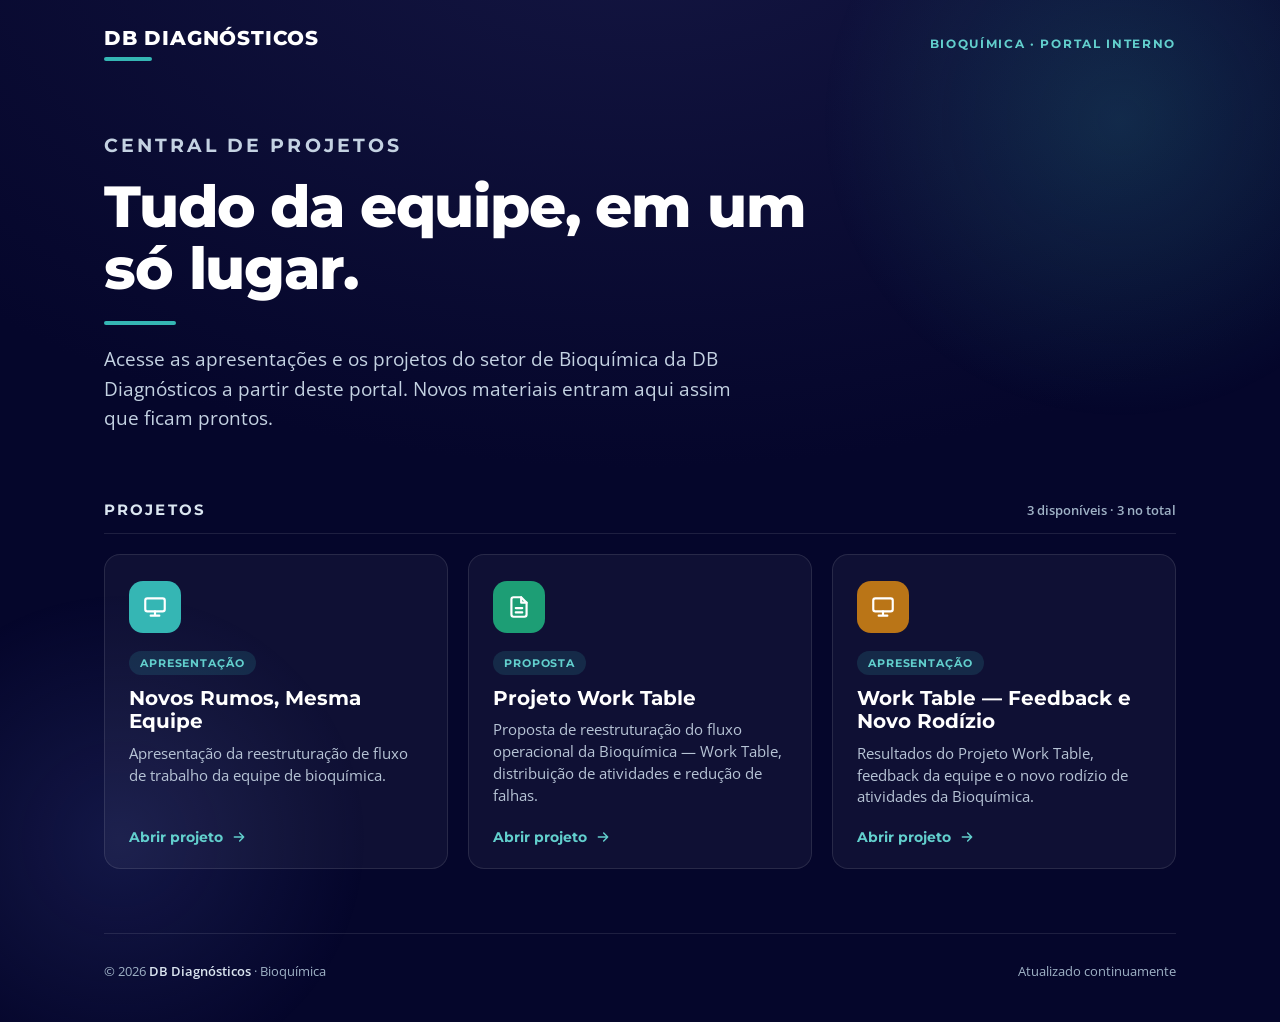
==== commit 0a43f44c: "Adiciona portal de projetos com home e menu - Nova index.html: portal/menu da Bioquimica (DB Diagnos" ====
--- a/index.html
+++ b/index.html
@@ -3,834 +3,221 @@
 <head>
 <meta charset="UTF-8" />
 <meta name="viewport" content="width=device-width, initial-scale=1.0" />
-<title>Novos Rumos, Mesma Equipe — Reestruturação de Fluxo · Bioquímica</title>
+<title>DB Diagnósticos · Bioquímica — Portal de Projetos</title>
+<meta name="description" content="Central de projetos e apresentações do setor de Bioquímica da DB Diagnósticos." />
 <link rel="preconnect" href="https://fonts.googleapis.com" />
 <link rel="preconnect" href="https://fonts.gstatic.com" crossorigin />
 <link href="https://fonts.googleapis.com/css2?family=Montserrat:wght@600;700;800&family=Open+Sans:wght@400;600;700&display=swap" rel="stylesheet" />
 <style>
   :root{
-    --db-blue-dark:#05062b;
-    --db-blue-mid:#232a6b;
-    --db-blue-light:#3a458f;
-    --db-orange:#35b6b4;
-    --db-orange-light:#62cfcd;
-    --db-white:#FFFFFF;
-    --db-gray-light:#F5F6FA;
-    --db-gray-mid:#6B7280;
-    --db-gray-dark:#1F2937;
+    --blue-dark:#05062b;
+    --blue-mid:#232a6b;
+    --blue-light:#3a458f;
+    --teal:#35b6b4;
+    --teal-light:#62cfcd;
+    --white:#ffffff;
+    --ink:#1F2937;
+    --muted:#9fb2c6;
+    --line:rgba(255,255,255,.10);
+    --card:rgba(255,255,255,.045);
+    --card-hover:rgba(255,255,255,.075);
     --g1:#1D9E75; --g2:#534AB7; --g3:#D85A30; --g4:#BA7517;
-    --shadow:0 4px 16px rgba(0,0,0,.10);
-    --shadow-lg:0 10px 30px rgba(0,0,0,.16);
-    --radius:12px;
+    --radius:16px;
   }
   *{box-sizing:border-box;margin:0;padding:0;}
-  html,body{height:100%;}
+  html{scroll-behavior:smooth;}
   body{
     font-family:'Open Sans',system-ui,sans-serif;
-    background:#05062b;
-    color:var(--db-gray-dark);
-    overflow:hidden;
-  }
-  /* ---------- Stage / scaling ---------- */
-  .stage{
-    position:fixed;inset:0;
-    display:flex;align-items:center;justify-content:center;
-    background:radial-gradient(120% 120% at 50% 0%, #141642 0%, #05062b 70%);
-  }
-  .deck{
-    position:relative;
-    width:1280px;height:720px;flex:0 0 auto;
-    transform-origin:center center;
-    background:var(--db-white);
-    box-shadow:0 30px 80px rgba(0,0,0,.5);
-    overflow:hidden;
-  }
-  .slides{position:absolute;inset:0;}
-  .slide{
-    position:absolute;inset:0;
-    opacity:0;visibility:hidden;
-    transition:opacity .3s ease;
-    padding:44px 60px 84px;
-    display:flex;flex-direction:column;
-  }
-  .slide.active{opacity:1;visibility:visible;}
-
-  .slide.dark{background:linear-gradient(135deg,var(--db-blue-dark) 0%,var(--db-blue-mid) 100%);color:var(--db-white);}
-  .slide.neutral{background:var(--db-gray-light);}
-  .slide.light{background:var(--db-white);}
-
-  /* ---------- Header system ---------- */
-  .kicker{
-    font-family:'Montserrat',sans-serif;font-weight:700;
-    font-size:13px;letter-spacing:.16em;text-transform:uppercase;
-    color:var(--db-orange);margin-bottom:10px;
-  }
-  .slide.dark .kicker{color:var(--db-orange-light);}
-  .s-title{
-    font-family:'Montserrat',sans-serif;font-weight:800;
-    font-size:32px;line-height:1.07;letter-spacing:-.01em;
-    color:var(--db-blue-dark);
-  }
-  .slide.dark .s-title{color:var(--db-white);}
-  .divider{width:60px;height:4px;background:var(--db-orange);border-radius:2px;margin:10px 0 9px;}
-  .s-sub{font-size:17px;line-height:1.38;color:var(--db-gray-mid);max-width:920px;}
-  .slide.dark .s-sub{color:var(--db-orange-light);}
-  .head{flex:0 0 auto;margin-bottom:16px;}
-  .body{flex:1 1 auto;min-height:0;display:flex;flex-direction:column;}
-
-  /* ---------- Cards ---------- */
-  .card{background:var(--db-white);border-radius:var(--radius);box-shadow:var(--shadow);padding:26px;}
-  .icon-chip{
-    width:54px;height:54px;border-radius:14px;display:flex;align-items:center;justify-content:center;
-    margin-bottom:16px;
-  }
-  .icon-chip svg{width:28px;height:28px;}
-  .card h3{font-family:'Montserrat',sans-serif;font-weight:700;font-size:20px;color:var(--db-blue-dark);margin-bottom:9px;}
-  .card p{font-size:15.5px;line-height:1.5;color:var(--db-gray-dark);}
-
-  .badge{
-    display:inline-flex;align-items:center;gap:7px;
-    background:var(--db-orange);color:#fff;font-family:'Montserrat','Helvetica Neue',Arial,sans-serif;font-weight:700;
-    font-size:13px;letter-spacing:.02em;padding:7px 14px;border-radius:999px;
-  }
-  .badge svg{width:15px;height:15px;}
-
-  /* ---------- Capa ---------- */
-  #s1{align-items:center;justify-content:center;text-align:center;padding:40px;}
-  #s1 .cover-inner{display:flex;flex-direction:column;align-items:center;max-width:1120px;}
-  #s1 .wordmark{font-family:'Montserrat','Helvetica Neue',Arial,sans-serif;font-weight:800;font-size:28px;letter-spacing:.03em;color:#fff;white-space:nowrap;}
-  #s1 .wm-rule{width:108px;height:4px;background:var(--db-orange);border-radius:2px;margin:9px 0 44px;}
-  #s1 .cover-line{width:80px;height:4px;background:var(--db-orange);border-radius:2px;margin:0 0 24px;}
-  #s1 h1{font-family:'Montserrat','Helvetica Neue',Arial,sans-serif;font-weight:800;font-size:64px;line-height:1.07;letter-spacing:-.02em;color:#fff;white-space:nowrap;}
-  #s1 .cover-sub{font-family:'Montserrat','Helvetica Neue',Arial,sans-serif;font-weight:700;font-size:22px;color:var(--db-orange-light);margin-top:24px;}
-  #s1 .cover-date{font-size:16px;color:#cdd9e6;margin-top:8px;letter-spacing:.05em;}
-  #s1 .cover-foot{position:absolute;bottom:96px;left:0;right:0;text-align:center;font-size:14px;color:#9fb2c6;letter-spacing:.03em;}
-  #s1 .cover-foot b{color:#dbe6f1;font-weight:600;}
-  #s1 .glow{position:absolute;width:680px;height:680px;border-radius:50%;
-    background:radial-gradient(circle, rgba(53,182,180,.20) 0%, rgba(53,182,180,0) 62%);
-    top:-160px;right:-160px;pointer-events:none;}
-  #s1 .glow2{position:absolute;width:520px;height:520px;border-radius:50%;
-    background:radial-gradient(circle, rgba(58,69,143,.30) 0%, rgba(58,69,143,0) 62%);
-    bottom:-180px;left:-120px;pointer-events:none;}
-
-  /* ---------- Tabs (turnos) ---------- */
-  .tabs{display:flex;gap:10px;}
-  .tab{
-    font-family:'Montserrat','Helvetica Neue',Arial,sans-serif;font-weight:700;font-size:14px;letter-spacing:.02em;
-    padding:9px 20px;border-radius:999px;cursor:pointer;border:2px solid transparent;
-    background:rgba(5,6,43,.08);color:var(--db-blue-dark);transition:all .15s;
-  }
-  .slide.dark .tab{background:rgba(255,255,255,.12);color:#fff;}
-  .tab:hover{background:rgba(5,6,43,.16);}
-  .slide.dark .tab:hover{background:rgba(255,255,255,.2);}
-  .tab.on{background:var(--db-orange);color:#fff;}
-  .slide.dark .tab.on{background:var(--db-orange);color:#fff;}
-
-  /* ---------- Map (slide 3) ---------- */
-  .map-wrap{flex:1;display:flex;gap:24px;min-height:0;}
-  .map-stage{position:relative;width:620px;height:330px;flex:0 0 620px;}
-  .equip{
-    position:absolute;width:150px;height:56px;border-radius:10px;cursor:pointer;
-    display:flex;flex-direction:column;align-items:center;justify-content:center;
-    color:#fff;border:2px solid transparent;transition:transform .12s, filter .12s, box-shadow .12s;
-    box-shadow:var(--shadow);
-  }
-  .equip:hover{filter:brightness(.92);transform:translateY(-2px);}
-  .equip.sel{box-shadow:0 0 0 4px rgba(53,182,180,.95), var(--shadow-lg);transform:translateY(-2px);}
-  .equip .en{font-family:'Montserrat','Helvetica Neue',Arial,sans-serif;font-weight:800;font-size:15px;line-height:1.1;white-space:nowrap;}
-  .equip .eo{font-size:10px;font-weight:600;opacity:.92;margin-top:2px;white-space:nowrap;}
-  .equip.info{background:#e5e9f2;color:var(--db-gray-mid);cursor:default;border:2px dashed #b9c2d6;box-shadow:none;}
-  .equip.info:hover{filter:none;transform:none;}
-  .pri-badge{
-    position:absolute;top:-10px;right:-6px;background:var(--db-orange);color:#fff;
-    font-family:'Montserrat','Helvetica Neue',Arial,sans-serif;font-weight:700;font-size:9px;letter-spacing:.01em;
-    padding:2px 6px;border-radius:5px;box-shadow:var(--shadow);white-space:nowrap;
-  }
-  #arrows{position:absolute;inset:0;width:620px;height:330px;pointer-events:none;overflow:visible;}
-  .cov-line{stroke:var(--db-orange);stroke-width:3;fill:none;stroke-dasharray:9 7;animation:flow 1s linear infinite;}
-  @keyframes flow{to{stroke-dashoffset:-32;}}
-  .cov-label{font-family:'Montserrat','Helvetica Neue',Arial,sans-serif;font-weight:700;font-size:11px;fill:var(--db-blue-dark);}
-  .cov-label-bg{fill:#fff;opacity:.92;}
-
-  .map-panel{
-    flex:1;min-width:0;background:var(--db-gray-light);border-radius:var(--radius);
-    border:1px solid #e4e8f1;padding:22px 22px;display:flex;flex-direction:column;
-  }
-  .map-panel .hint{color:var(--db-gray-mid);font-size:15px;line-height:1.5;margin:auto 0;text-align:center;}
-  .mp-eq{font-family:'Montserrat','Helvetica Neue',Arial,sans-serif;font-weight:800;font-size:21px;color:var(--db-blue-dark);}
-  .mp-resp{display:inline-flex;align-items:center;gap:8px;margin-top:6px;font-weight:600;font-size:14px;}
-  .mp-resp .dotc{width:12px;height:12px;border-radius:50%;}
-  .mp-acts{list-style:none;margin-top:14px;display:flex;flex-direction:column;gap:10px;}
-  .mp-acts li{display:flex;gap:9px;font-size:14px;line-height:1.4;color:var(--db-gray-dark);}
-  .mp-acts li svg{flex:0 0 17px;width:17px;height:17px;color:var(--db-orange);margin-top:2px;}
-  .mp-cover{margin-top:16px;padding-top:14px;border-top:1px dashed #cbd3e0;font-size:13.5px;color:var(--db-gray-dark);}
-  .mp-cover b{color:var(--db-blue-dark);font-family:'Montserrat','Helvetica Neue',Arial,sans-serif;}
-
-  .map-toolbar{display:flex;align-items:center;gap:14px;margin-bottom:16px;flex-wrap:wrap;}
-  .cov-toggle{
-    font-family:'Montserrat','Helvetica Neue',Arial,sans-serif;font-weight:700;font-size:13px;cursor:pointer;
-    padding:9px 16px;border-radius:999px;border:2px solid var(--db-orange);
-    background:transparent;color:var(--db-orange);transition:all .15s;display:inline-flex;gap:7px;align-items:center;
-  }
-  .cov-toggle:hover{background:rgba(53,182,180,.12);}
-  .cov-toggle.on{background:var(--db-orange);color:#fff;}
-
-  /* ---------- Person cards (slide 4 / 9) ---------- */
-  .pgrid{display:grid;grid-template-columns:repeat(4,1fr);gap:16px;flex:1;min-height:0;}
-  .pcard{background:#fff;border-radius:var(--radius);box-shadow:var(--shadow);overflow:hidden;display:flex;flex-direction:column;min-height:0;}
-  .pcard .pc-top{padding:13px 16px 11px;color:#fff;flex:0 0 auto;}
-  .pcard .pc-name{font-family:'Montserrat','Helvetica Neue',Arial,sans-serif;font-weight:800;font-size:18px;}
-  .pcard .pc-eq{font-size:12px;font-weight:600;opacity:.95;margin-top:3px;letter-spacing:.01em;}
-  .pcard .pc-body{padding:13px 16px 15px;flex:1;min-height:0;}
-  .pc-body ul{list-style:none;display:flex;flex-direction:column;gap:8px;}
-  .pc-body li{display:flex;gap:8px;font-size:12.5px;line-height:1.34;color:var(--db-gray-dark);}
-  .pc-body li svg{flex:0 0 14px;width:14px;height:14px;color:var(--db-orange);margin-top:2px;}
-
-  /* ---------- Coverage table (slide 5) ---------- */
-  .cov-note{
-    background:#fff;border-left:6px solid var(--db-orange);border-radius:10px;
-    box-shadow:var(--shadow);padding:16px 20px;margin-bottom:18px;display:flex;gap:13px;align-items:flex-start;
-  }
-  .cov-note svg{flex:0 0 24px;width:24px;height:24px;color:var(--db-orange);margin-top:1px;}
-  .cov-note p{font-size:15px;line-height:1.45;color:var(--db-gray-dark);}
-  .cov-note b{color:var(--db-blue-dark);}
-  .ctable{width:100%;border-collapse:separate;border-spacing:0 10px;}
-  .ctable th{
-    font-family:'Montserrat','Helvetica Neue',Arial,sans-serif;font-weight:700;font-size:12px;letter-spacing:.08em;text-transform:uppercase;
-    color:var(--db-gray-mid);text-align:left;padding:0 18px;
-  }
-  .ctable td{background:#fff;padding:15px 18px;font-size:15.5px;vertical-align:middle;}
-  .ctable tr td:first-child{border-radius:10px 0 0 10px;}
-  .ctable tr td:last-child{border-radius:0 10px 10px 0;}
-  .ctable tbody tr{box-shadow:var(--shadow);}
-  .cell-folga{font-family:'Montserrat','Helvetica Neue',Arial,sans-serif;font-weight:700;color:var(--db-gray-dark);}
-  .cell-cobre{font-family:'Montserrat','Helvetica Neue',Arial,sans-serif;font-weight:800;color:var(--db-blue-dark);}
-  .arrow-cell{text-align:center;width:54px;}
-  .arrow-cell svg{width:26px;height:18px;color:var(--db-orange);}
-  .cell-assume{color:var(--db-gray-mid);font-size:14px;}
-
-  /* ---------- Slide 6 ---------- */
-  .news-grid{display:grid;grid-template-columns:1.3fr 1fr;gap:26px;flex:1;align-items:start;}
-  .sched{display:flex;flex-direction:column;gap:14px;}
-  .sched-card{background:#fff;border-radius:var(--radius);box-shadow:var(--shadow);padding:18px 20px;border-top:4px solid var(--db-orange);}
-  .sched-card .sc-turn{font-family:'Montserrat','Helvetica Neue',Arial,sans-serif;font-weight:700;font-size:13px;color:var(--db-orange);letter-spacing:.04em;}
-  .sched-card .sc-name{font-family:'Montserrat','Helvetica Neue',Arial,sans-serif;font-weight:800;font-size:19px;color:var(--db-blue-dark);margin-top:2px;}
-  .sched-card .sc-time{font-size:22px;font-weight:700;color:var(--db-gray-dark);margin-top:6px;}
-  .note-soft{font-size:13.5px;color:var(--db-gray-mid);margin-top:6px;}
-  .quote-foot{
-    margin-top:auto;padding-top:18px;font-style:italic;font-family:'Montserrat','Helvetica Neue',Arial,sans-serif;font-weight:600;
-    font-size:18px;color:var(--db-blue-dark);
-  }
-
-  /* ---------- Slide 8 columns ---------- */
-  .two-col{display:grid;grid-template-columns:1.4fr 1fr;gap:26px;flex:1;}
-  .col-h{font-family:'Montserrat','Helvetica Neue',Arial,sans-serif;font-weight:800;font-size:18px;margin-bottom:14px;letter-spacing:.01em;}
-  .imp-list{list-style:none;display:flex;flex-direction:column;gap:14px;}
-  .imp-list li{display:flex;gap:11px;background:#fff;border-radius:10px;box-shadow:var(--shadow);padding:15px 17px;font-size:14.5px;line-height:1.42;}
-  .imp-list li svg{flex:0 0 19px;width:19px;height:19px;margin-top:2px;}
-
-  /* ---------- Closing (slide 9) ---------- */
-  #s9 .letter{font-size:14px;line-height:1.48;color:#dbe6f1;max-width:1120px;}
-  #s9 .letter p{margin-bottom:7px;}
-  #s9 .sign{font-family:'Montserrat','Helvetica Neue',Arial,sans-serif;font-weight:700;color:var(--db-orange-light);font-size:14px;margin-top:4px;}
-  #s9 .sec-h{font-family:'Montserrat','Helvetica Neue',Arial,sans-serif;font-weight:700;color:#fff;font-size:15px;margin:12px 0 10px;display:flex;align-items:center;gap:14px;}
-  #s9 .pc-body{overflow-y:auto;}
-  #s9 .pc-body::-webkit-scrollbar{width:6px;}
-  #s9 .pc-body::-webkit-scrollbar-thumb{background:#cdd5e2;border-radius:3px;}
-  #s9 .pcard .pc-body{font-size:11.5px;}
-  #s9 .pc-body li{font-size:11.5px;line-height:1.32;}
-  #s9 .pc-sub{font-family:'Montserrat','Helvetica Neue',Arial,sans-serif;font-weight:700;font-size:10.5px;letter-spacing:.03em;text-transform:uppercase;color:var(--db-gray-mid);margin:11px 0 6px;}
-  #s9 .pc-sub:first-child{margin-top:0;}
-  #s9 .cover-note{font-size:11px;color:var(--db-gray-mid);margin-top:9px;padding-top:8px;border-top:1px dashed #dfe4ee;line-height:1.38;}
-  #s9 .cover-note b{color:var(--db-blue-dark);}
-
-  /* ---------- Footer ---------- */
-  .deck-footer{
-    position:absolute;left:0;right:0;bottom:0;height:60px;
-    display:flex;align-items:center;justify-content:space-between;padding:0 28px;
-    border-top:3px solid var(--db-orange);background:rgba(255,255,255,.72);backdrop-filter:blur(4px);
-    font-size:13px;color:var(--db-gray-mid);z-index:5;
-  }
-  .slide.dark ~ .deck-footer,.deck-footer.on-dark{background:rgba(5,6,43,.62);}
-  .deck-footer.on-dark{color:#aeb6d0;}
-  .deck-footer.on-dark .ft-left{color:#fff;}
-  .ft-left{font-family:'Montserrat','Helvetica Neue',Arial,sans-serif;font-weight:700;color:var(--db-blue-dark);letter-spacing:.01em;}
-  .ft-right{font-family:'Montserrat','Helvetica Neue',Arial,sans-serif;font-weight:600;letter-spacing:.04em;}
-  .dots{display:flex;gap:9px;align-items:center;}
-  .dot{width:9px;height:9px;border-radius:50%;background:#c4ccda;cursor:pointer;transition:all .2s;}
-  .dot:hover{background:var(--db-orange-light);}
-  .dot.on{background:var(--db-orange);width:26px;border-radius:6px;}
-
-  /* ---------- Controls (outside scaled deck) ---------- */
-  .controls{
-    position:fixed;bottom:18px;right:22px;z-index:50;
-    display:flex;align-items:center;gap:10px;
-    background:rgba(10,23,34,.78);border:1px solid rgba(255,255,255,.12);
-    padding:8px 10px;border-radius:14px;backdrop-filter:blur(8px);
-  }
-  .controls .pg{font-family:'Montserrat','Helvetica Neue',Arial,sans-serif;font-weight:700;font-size:13px;color:#cdd9e6;padding:0 6px;min-width:74px;text-align:center;}
-  .nbtn{
-    font-family:'Montserrat','Helvetica Neue',Arial,sans-serif;font-weight:700;font-size:13px;cursor:pointer;border:none;
-    background:rgba(255,255,255,.1);color:#fff;padding:8px 14px;border-radius:9px;display:flex;align-items:center;gap:7px;transition:background .15s;
-  }
-  .nbtn:hover{background:rgba(255,255,255,.2);}
-  .nbtn:disabled{opacity:.35;cursor:default;}
-  .nbtn.pdf{background:var(--db-orange);}
-  .nbtn.pdf:hover{background:var(--db-orange-light);}
-  .nbtn svg{width:15px;height:15px;}
-  .hint-kbd{position:fixed;bottom:24px;left:22px;z-index:50;color:#6d8095;font-size:12px;font-family:'Montserrat','Helvetica Neue',Arial,sans-serif;font-weight:600;letter-spacing:.02em;}
-
-  /* ---------- Responsive controls ---------- */
-  @media (max-width:760px){
-    .hint-kbd{display:none;}
-    .controls{left:50%;right:auto;transform:translateX(-50%);bottom:12px;gap:7px;padding:7px 9px;}
-    .nbtn{padding:8px 11px;font-size:12px;}
-    .controls .pg{min-width:60px;font-size:12px;padding:0 3px;}
-  }
-  @media (max-width:480px){
-    .nbtn span,.nbtn:not(.pdf){font-size:0;}
-    .nbtn svg{width:17px;height:17px;}
-    .nbtn.pdf{font-size:12px;}
-    .controls .pg{min-width:52px;}
-  }
-
-  /* ---------- Print ---------- */
-  @media print{
-    @page{size:1280px 720px;margin:0;}
-    body{overflow:visible;background:#fff;}
-    .controls,.hint-kbd{display:none!important;}
-    .stage{position:static;display:block;background:#fff;}
-    .deck{transform:none!important;width:1280px;height:auto;box-shadow:none;}
-    .slides{position:static;}
-    .slide{position:static!important;opacity:1!important;visibility:visible!important;
-      width:1280px;height:720px;page-break-after:always;break-after:page;overflow:hidden;}
-    .deck-footer{display:none;}
+    color:#e8eef6;
+    background:radial-gradient(120% 90% at 50% -10%, #141642 0%, #05062b 62%);
+    min-height:100vh;
+    -webkit-font-smoothing:antialiased;
+  }
+
+  /* glows */
+  .glow{position:fixed;border-radius:50%;pointer-events:none;z-index:0;}
+  .glow.a{width:680px;height:680px;top:-220px;right:-180px;
+    background:radial-gradient(circle, rgba(53,182,180,.18) 0%, rgba(53,182,180,0) 62%);}
+  .glow.b{width:560px;height:560px;bottom:-220px;left:-160px;
+    background:radial-gradient(circle, rgba(58,69,143,.28) 0%, rgba(58,69,143,0) 62%);}
+
+  .wrap{position:relative;z-index:1;max-width:1120px;margin:0 auto;padding:0 24px;}
+
+  /* top bar */
+  header.top{display:flex;align-items:center;justify-content:space-between;padding:26px 0 18px;}
+  .brand{display:flex;flex-direction:column;gap:7px;}
+  .wordmark{font-family:'Montserrat',sans-serif;font-weight:800;font-size:20px;letter-spacing:.04em;color:#fff;}
+  .wm-rule{width:48px;height:4px;background:var(--teal);border-radius:2px;}
+  .top-tag{font-family:'Montserrat',sans-serif;font-weight:700;font-size:12px;letter-spacing:.14em;
+    text-transform:uppercase;color:var(--teal-light);}
+
+  /* hero */
+  .hero{padding:52px 0 40px;max-width:780px;}
+  .kicker{font-family:'Montserrat',sans-serif;font-weight:700;font-size:13px;letter-spacing:.16em;
+    text-transform:uppercase;color:var(--teal);margin-bottom:16px;}
+  .hero h1{font-family:'Montserrat',sans-serif;font-weight:800;font-size:clamp(34px,5.4vw,58px);
+    line-height:1.06;letter-spacing:-.02em;color:#fff;}
+  .hero .line{width:72px;height:4px;background:var(--teal);border-radius:2px;margin:22px 0 20px;}
+  .hero p{font-size:clamp(16px,2vw,19px);line-height:1.55;color:#c4d2e2;max-width:640px;}
+
+  /* section label */
+  .sec-head{display:flex;align-items:baseline;justify-content:space-between;gap:16px;
+    margin:26px 0 20px;padding-bottom:14px;border-bottom:1px solid var(--line);}
+  .sec-head h2{font-family:'Montserrat',sans-serif;font-weight:700;font-size:15px;letter-spacing:.14em;
+    text-transform:uppercase;color:#dbe6f1;}
+  .sec-head .count{font-size:13px;color:var(--muted);font-weight:600;}
+
+  /* grid */
+  .grid{display:grid;grid-template-columns:repeat(auto-fill,minmax(300px,1fr));gap:20px;padding-bottom:16px;}
+
+  .card{
+    position:relative;display:flex;flex-direction:column;
+    background:var(--card);border:1px solid var(--line);border-radius:var(--radius);
+    padding:26px 24px 22px;text-decoration:none;color:inherit;overflow:hidden;
+    transition:transform .18s ease, border-color .18s ease, background .18s ease, box-shadow .18s ease;
+  }
+  .card.live{cursor:pointer;}
+  .card.live:hover{transform:translateY(-4px);background:var(--card-hover);
+    border-color:rgba(53,182,180,.45);box-shadow:0 18px 40px rgba(0,0,0,.35);}
+  .card.live:focus-visible{outline:2px solid var(--teal);outline-offset:3px;}
+  .card.soon{opacity:.72;}
+
+  .chip{width:52px;height:52px;border-radius:14px;display:flex;align-items:center;justify-content:center;
+    margin-bottom:18px;flex:0 0 auto;}
+  .chip svg{width:26px;height:26px;stroke:#fff;}
+
+  .tag{display:inline-flex;align-items:center;gap:6px;align-self:flex-start;
+    font-family:'Montserrat',sans-serif;font-weight:700;font-size:11px;letter-spacing:.08em;
+    text-transform:uppercase;padding:5px 11px;border-radius:999px;margin-bottom:12px;}
+  .tag.disp{background:rgba(53,182,180,.16);color:var(--teal-light);}
+  .tag.soon{background:rgba(159,178,198,.14);color:var(--muted);}
+
+  .card h3{font-family:'Montserrat',sans-serif;font-weight:700;font-size:20px;line-height:1.18;
+    color:#fff;margin-bottom:9px;}
+  .card p{font-size:14.5px;line-height:1.5;color:#b7c4d6;flex:1 1 auto;}
+
+  .go{display:inline-flex;align-items:center;gap:8px;margin-top:20px;
+    font-family:'Montserrat',sans-serif;font-weight:700;font-size:14px;color:var(--teal-light);}
+  .go svg{width:16px;height:16px;transition:transform .18s ease;}
+  .card.live:hover .go svg{transform:translateX(4px);}
+  .go.muted{color:var(--muted);}
+
+  footer{margin-top:48px;padding:28px 0 42px;border-top:1px solid var(--line);
+    display:flex;align-items:center;justify-content:space-between;gap:16px;flex-wrap:wrap;
+    font-size:13px;color:var(--muted);}
+  footer b{color:#dbe6f1;font-weight:600;}
+
+  @media(max-width:560px){
+    header.top{flex-direction:column;align-items:flex-start;gap:14px;}
+    .hero{padding:36px 0 30px;}
+    .grid{grid-template-columns:1fr;}
   }
 </style>
 </head>
 <body>
-<div class="stage">
-  <div class="deck" id="deck">
-    <div class="slides" id="slides">
-
-      <!-- ===================== SLIDE 1 — CAPA ===================== -->
-      <section class="slide dark active" id="s1" data-screen-label="01 Capa">
-        <div class="glow"></div><div class="glow2"></div>
-        <div class="cover-inner">
-          <div class="wordmark">DB Diagnósticos</div>
-          <div class="wm-rule"></div>
-          <div class="cover-line"></div>
-          <h1>Novos Rumos,<br/>Mesma Equipe</h1>
-          <div class="cover-sub">Reestruturação de Fluxo — Setor de Bioquímica</div>
-          <div class="cover-date">Junho 2026</div>
-        </div>
-        <div class="cover-foot">Supervisão de Bioquímica · DB Diagnósticos &nbsp;·&nbsp; Conduzido por <b>Mariana Nogueira</b></div>
-      </section>
-
-      <!-- ===================== SLIDE 2 — POR QUE MUDAR ===================== -->
-      <section class="slide neutral" id="s2" data-screen-label="02 Por que mudar">
-        <div class="head">
-          <div class="kicker">O ponto de partida</div>
-          <h2 class="s-title">Por que estamos mudando?</h2>
-          <div class="divider"></div>
-          <p class="s-sub" style="color:var(--db-orange);font-weight:600;">Evolução não acontece por acaso — ela é construída em equipe.</p>
-        </div>
-        <div class="body">
-          <div style="display:grid;grid-template-columns:repeat(3,1fr);gap:22px;flex:1;">
-            <div class="card">
-              <div class="icon-chip" style="background:rgba(35,42,107,.12);color:var(--db-blue-mid);">
-                <svg viewBox="0 0 24 24" fill="none" stroke="currentColor" stroke-width="2" stroke-linecap="round" stroke-linejoin="round"><circle cx="12" cy="12" r="9"/><circle cx="12" cy="12" r="4"/><circle cx="12" cy="12" r="1" fill="currentColor"/></svg>
-              </div>
-              <h3>Otimização da operação</h3>
-              <p>Precisamos minimizar impactos de erros nos microfluxos do setor e garantir que cada etapa do processo seja executada com precisão e consistência.</p>
-            </div>
-            <div class="card">
-              <div class="icon-chip" style="background:rgba(53,182,180,.14);color:var(--db-orange);">
-                <svg viewBox="0 0 24 24" fill="currentColor" stroke="none"><path d="M12 2.5l2.7 5.8 6.3.7-4.7 4.3 1.3 6.2L12 16.9 6.1 19.5l1.3-6.2L2.7 9l6.3-.7z"/></svg>
-              </div>
-              <h3>Destaque na empresa</h3>
-              <p>Com um fluxo bem estruturado, o setor de Bioquímica se posiciona como referência dentro do DB Diagnósticos — e isso reflete diretamente no crescimento de cada um de nós.</p>
-            </div>
-            <div class="card">
-              <div class="icon-chip" style="background:rgba(58,69,143,.14);color:var(--db-blue-light);">
-                <svg viewBox="0 0 24 24" fill="currentColor" stroke="none"><path d="M12 20.5l-1.3-1.2C6 15 3 12.3 3 8.9 3 6.4 5 4.5 7.4 4.5c1.4 0 2.8.7 3.6 1.8.8-1.1 2.2-1.8 3.6-1.8C17 4.5 19 6.4 19 8.9c0 3.4-3 6.1-7.7 10.4L12 20.5z"/></svg>
-              </div>
-              <h3>A liderança ouviu vocês</h3>
-              <p>A sobrecarga foi percebida. Novas vagas foram abertas e essa reestruturação existe para que o trabalho de todos flua melhor. Isso é cuidado com a equipe.</p>
-            </div>
-          </div>
-        </div>
-      </section>
-
-      <!-- ===================== SLIDE 3 — MAPA DA BANCADA ===================== -->
-      <section class="slide light" id="s3" data-screen-label="03 Mapa da bancada">
-        <div class="head">
-          <div class="kicker">Novo fluxo</div>
-          <h2 class="s-title">Nossa bancada, nossa responsabilidade</h2>
-          <div class="divider"></div>
-          <p class="s-sub">Selecione o turno para ver quem cuida de cada equipamento.</p>
-        </div>
-        <div class="body">
-          <div class="map-toolbar">
-            <div class="tabs" id="map-tabs"></div>
-            <button class="cov-toggle" id="cov-toggle">
-              <svg viewBox="0 0 24 24" fill="none" stroke="currentColor" stroke-width="2" stroke-linecap="round" stroke-linejoin="round"><path d="M3 12h14"/><path d="M13 6l6 6-6 6"/></svg>
-              Ver coberturas de folga
-            </button>
-          </div>
-          <div class="map-wrap">
-            <div class="map-stage" id="map-stage">
-              <svg id="arrows"></svg>
-            </div>
-            <div class="map-panel" id="map-panel">
-              <p class="hint">Clique em um equipamento no mapa para ver o responsável e suas atividades neste turno.</p>
-            </div>
-          </div>
-        </div>
-      </section>
-
-      <!-- ===================== SLIDE 4 — RESPONSABILIDADES ===================== -->
-      <section class="slide dark" id="s4" data-screen-label="04 Responsabilidades">
-        <div class="head">
-          <div style="display:flex;justify-content:space-between;align-items:flex-end;gap:20px;flex-wrap:wrap;">
-            <div>
-              <div class="kicker">Responsabilidades individuais</div>
-              <h2 class="s-title">Cada um no seu lugar, todos pelo mesmo objetivo</h2>
-              <div class="divider"></div>
-              <p class="s-sub">As responsabilidades são individuais. O resultado é coletivo.</p>
-            </div>
-            <div class="tabs" id="s4-tabs"></div>
-          </div>
-        </div>
-        <div class="body">
-          <div class="pgrid" id="s4-grid"></div>
-        </div>
-      </section>
-
-      <!-- ===================== SLIDE 5 — COBERTURA DE FOLGAS ===================== -->
-      <section class="slide neutral" id="s5" data-screen-label="05 Cobertura de folgas">
-        <div class="head">
-          <div style="display:flex;justify-content:space-between;align-items:flex-end;gap:20px;flex-wrap:wrap;">
-            <div>
-              <div class="kicker">Cobertura de folgas</div>
-              <h2 class="s-title">Quando um descansa, o time não para</h2>
-              <div class="divider"></div>
-              <p class="s-sub">Cada colaborador sabe quem cobrirá e será coberto. O fluxo continua.</p>
-            </div>
-            <div class="tabs" id="s5-tabs"></div>
-          </div>
-        </div>
-        <div class="body">
-          <div class="cov-note">
-            <svg viewBox="0 0 24 24" fill="none" stroke="currentColor" stroke-width="2" stroke-linecap="round" stroke-linejoin="round"><path d="M12 3l9 16H3z"/><path d="M12 10v5M12 17h.01"/></svg>
-            <p><b>Prioridade máxima:</b> os equipamentos RAU 51, 52, 53 e 54 fazem parte do fluxo <b>one way</b>. Em qualquer cobertura de folga, eles devem ser atendidos primeiro.</p>
-          </div>
-          <table class="ctable">
-            <thead><tr><th>Quem folga</th><th></th><th>Quem cobre</th><th>O que assume</th></tr></thead>
-            <tbody id="s5-rows"></tbody>
-          </table>
-        </div>
-      </section>
-
-      <!-- ===================== SLIDE 6 — ANALISTA DE QUALIDADE ===================== -->
-      <section class="slide light" id="s6" data-screen-label="06 Analista de qualidade">
-        <div class="head">
-          <div class="kicker">Novidades</div>
-          <h2 class="s-title">Novidades que fortalecem o time</h2>
-          <div class="divider"></div>
-          <span class="badge">
-            <svg viewBox="0 0 24 24" fill="none" stroke="currentColor" stroke-width="2" stroke-linecap="round" stroke-linejoin="round"><path d="M6 9a6 6 0 0 1 12 0c0 5 2 6 2 6H4s2-1 2-6z"/><path d="M10 20a2 2 0 0 0 4 0"/></svg>
-            Novo na equipe
-          </span>
-        </div>
-        <div class="body">
-          <div class="news-grid">
-            <div class="card" style="border-top:5px solid var(--db-orange);">
-              <h3 style="font-size:24px;">Nova vaga: Analista de Qualidade</h3>
-              <p style="font-size:16px;margin-top:10px;line-height:1.55;">A coordenação analítica identificou a necessidade de reforçar a qualidade dos processos. Uma analista de qualidade foi integrada aos turnos <b>A</b> e <b>B</b> para amarrar os fluxos e reduzir vieses operacionais.</p>
-              <p class="note-soft" style="margin-top:16px;">O turno C ainda não terá analista de qualidade neste primeiro momento.</p>
-            </div>
-            <div class="sched">
-              <div class="sched-card">
-                <div class="sc-turn">PATRÍCIA · TURNO A</div>
-                <div class="sc-time">06h30 — 15h00</div>
-              </div>
-              <div class="sched-card">
-                <div class="sc-turn">VAGA · TURNO B</div>
-                <div class="sc-time">14h45 — 23h10</div>
-              </div>
-            </div>
-          </div>
-          <p class="quote-foot">“Qualidade não é um departamento — é uma cultura que construímos juntos.”</p>
-        </div>
-      </section>
-
-      <!-- ===================== SLIDE 7 — BECKMAN ACADEMY ===================== -->
-      <section class="slide dark" id="s7" data-screen-label="07 Beckman Academy">
-        <div class="head">
-          <div class="kicker">Desenvolvimento</div>
-          <h2 class="s-title">Beckman Academy: crescer faz parte do trabalho</h2>
-          <div class="divider"></div>
-          <p class="s-sub">Um projeto de aprimoramento técnico e analítico para toda a equipe.</p>
-        </div>
-        <div class="body">
-          <div style="display:grid;grid-template-columns:repeat(3,1fr);gap:20px;flex:1;">
-            <div class="card" style="border-top:5px solid var(--db-orange);">
-              <div class="icon-chip" style="background:rgba(35,42,107,.12);color:var(--db-blue-mid);">
-                <svg viewBox="0 0 24 24" fill="none" stroke="currentColor" stroke-width="2" stroke-linecap="round" stroke-linejoin="round"><path d="M3 9l9-4 9 4-9 4z"/><path d="M7 11v4.5c0 1.2 2.3 2.5 5 2.5s5-1.3 5-2.5V11"/><path d="M21 9v5"/></svg>
-              </div>
-              <h3>Para quem está começando</h3>
-              <p>Colaboradores sem certificação Beckman passarão por treinamento completo do zero, com módulos estruturados por nível.</p>
-            </div>
-            <div class="card" style="border-top:5px solid var(--db-orange);">
-              <div class="icon-chip" style="background:rgba(53,182,180,.14);color:var(--db-orange);">
-                <svg viewBox="0 0 24 24" fill="none" stroke="currentColor" stroke-width="2" stroke-linecap="round" stroke-linejoin="round"><circle cx="12" cy="14" r="6"/><path d="M9 9.3L7 3h4l1.3 3M15 9.3L17 3h-4"/><path d="M12 12l.9 1.8 2 .3-1.4 1.4.3 2-1.8-1-1.8 1 .3-2L9.1 14.1l2-.3z"/></svg>
-              </div>
-              <h3>Para quem já tem experiência</h3>
-              <p>Módulos específicos focados na expertise de cada colaborador com a Beckman. Provas por nível, disparadas e sinalizadas pela supervisão.</p>
-            </div>
-            <div class="card" style="border-top:5px solid var(--db-orange);">
-              <div class="icon-chip" style="background:rgba(58,69,143,.14);color:var(--db-blue-light);">
-                <svg viewBox="0 0 24 24" fill="none" stroke="currentColor" stroke-width="2" stroke-linecap="round" stroke-linejoin="round"><path d="M7 4h10v4a5 5 0 0 1-10 0z"/><path d="M7 6H4v1a3 3 0 0 0 3 3M17 6h3v1a3 3 0 0 1-3 3"/><path d="M9 19h6M12 14v5"/></svg>
-              </div>
-              <h3>Reconhecimento garantido</h3>
-              <p>Certificação ao concluir cada módulo. Premiação especial para os destaques. Seu esforço será reconhecido.</p>
-            </div>
-          </div>
-          <p style="color:#cdd9e6;font-size:14px;margin-top:18px;text-align:center;">Os treinamentos podem exigir ajuste de escala para participação. A supervisão comunicará com antecedência.</p>
-        </div>
-      </section>
-
-      <!-- ===================== SLIDE 8 — MELHORIAS + BOAS PRÁTICAS ===================== -->
-      <section class="slide neutral" id="s8" data-screen-label="08 Melhorias e boas práticas">
-        <div class="head">
-          <div class="kicker">Em andamento</div>
-          <h2 class="s-title">Melhorias em andamento e boas práticas</h2>
-          <div class="divider"></div>
-        </div>
-        <div class="body">
-          <div class="two-col">
-            <div>
-              <div class="col-h" style="color:var(--db-orange);">Melhorias em andamento · com Felipe</div>
-              <ul class="imp-list">
-                <li><svg viewBox="0 0 24 24" fill="none" stroke="var(--db-orange)" stroke-width="2.4" stroke-linecap="round" stroke-linejoin="round"><path d="M5 12l4.5 4.5L19 7"/></svg><span>Troca de todos os leitores de etiqueta — peças já solicitadas à Beckman.</span></li>
-                <li><svg viewBox="0 0 24 24" fill="none" stroke="var(--db-orange)" stroke-width="2.4" stroke-linecap="round" stroke-linejoin="round"><path d="M5 12l4.5 4.5L19 7"/></svg><span>Treinamento de processos críticos com o técnico Felipe: troca de seringa, manuseio da estação de lavagem e outros. (datas sendo avaliadas)</span></li>
-                <li><svg viewBox="0 0 24 24" fill="none" stroke="var(--db-orange)" stroke-width="2.4" stroke-linecap="round" stroke-linejoin="round"><path d="M5 12l4.5 4.5L19 7"/></svg><span>Atualização do sistema de todos os AUs: a entrada de urgência passará a funcionar integrada às raques de controle e calibração, otimizando a liberação dos equipamentos. (A partir de 05/06/2026)</span></li>
-              </ul>
-            </div>
-            <div>
-              <div class="col-h" style="color:var(--db-blue-mid);">Boas práticas obrigatórias · assessora Beckman</div>
-              <ul class="imp-list">
-                <li><svg viewBox="0 0 24 24" fill="none" stroke="var(--db-blue-mid)" stroke-width="2" stroke-linecap="round" stroke-linejoin="round"><path d="M12 3l9 16H3z"/><path d="M12 10v5M12 17h.01"/></svg><span>Sempre homogeneizar <b>FR</b> e <b>ASO</b> antes do uso.</span></li>
-                <li><svg viewBox="0 0 24 24" fill="none" stroke="var(--db-blue-mid)" stroke-width="2" stroke-linecap="round" stroke-linejoin="round"><path d="M12 3l9 16H3z"/><path d="M12 10v5M12 17h.01"/></svg><span>Realizar a troca do copo de <b>CLEANING</b> regularmente.</span></li>
-              </ul>
-            </div>
-          </div>
-        </div>
-      </section>
-
-      <!-- ===================== SLIDE 9 — ENCERRAMENTO ===================== -->
-      <section class="slide dark" id="s9" data-screen-label="09 Encerramento">
-        <div class="head" style="margin-bottom:14px;">
-          <div class="kicker">Encerramento · Carta do time</div>
-          <h2 class="s-title" style="font-size:34px;">Vocês estão construindo algo maior</h2>
-          <div class="divider"></div>
-        </div>
-        <div class="body">
-          <div class="letter">
-            <p>Essa reestruturação não é apenas uma mudança de fluxo. É o primeiro passo de um projeto que, se bem executado aqui no nosso setor, será replicado em todas as unidades do DB Diagnósticos no Brasil.</p>
-            <p>Cada tarefa cumprida, cada equipamento bem mantido, cada cobertura de folga realizada com responsabilidade — tudo isso compõe o mosaico de um setor que virou referência. <b style="color:#fff;">Somos um time. Evoluímos juntos.</b></p>
-            <div class="sign">— Supervisão de Bioquímica · DB Diagnósticos</div>
-          </div>
-          <div class="sec-h">
-            <span>Suas responsabilidades — claras, objetivas, suas.</span>
-            <div class="tabs" id="s9-tabs" style="margin-left:auto;"></div>
-          </div>
-          <div class="pgrid" id="s9-grid"></div>
-        </div>
-      </section>
-
-    </div><!-- /slides -->
-
-    <!-- shared footer -->
-    <footer class="deck-footer" id="footer">
-      <div class="ft-left">DB Diagnósticos · Bioquímica</div>
-      <div class="dots" id="dots"></div>
-      <div class="ft-right">Junho 2026</div>
+  <div class="glow a"></div>
+  <div class="glow b"></div>
+
+  <div class="wrap">
+    <header class="top">
+      <div class="brand">
+        <span class="wordmark">DB DIAGNÓSTICOS</span>
+        <span class="wm-rule"></span>
+      </div>
+      <span class="top-tag">Bioquímica · Portal interno</span>
+    </header>
+
+    <section class="hero">
+      <p class="kicker">Central de Projetos</p>
+      <h1>Tudo da equipe, em um só lugar.</h1>
+      <div class="line"></div>
+      <p>Acesse as apresentações e os projetos do setor de Bioquímica da DB Diagnósticos a partir deste portal. Novos materiais entram aqui assim que ficam prontos.</p>
+    </section>
+
+    <div class="sec-head">
+      <h2>Projetos</h2>
+      <span class="count" id="count"></span>
+    </div>
+
+    <main class="grid" id="grid"></main>
+
+    <footer>
+      <span>© <span id="year"></span> <b>DB Diagnósticos</b> · Bioquímica</span>
+      <span>Atualizado continuamente</span>
     </footer>
-  </div><!-- /deck -->
-</div><!-- /stage -->
-
-<div class="hint-kbd">← →  navegar</div>
-<div class="controls">
-  <button class="nbtn" id="prev"><svg viewBox="0 0 24 24" fill="none" stroke="currentColor" stroke-width="2.4" stroke-linecap="round" stroke-linejoin="round"><path d="M15 18l-6-6 6-6"/></svg>Anterior</button>
-  <div class="pg" id="pg">Slide 1 de 9</div>
-  <button class="nbtn" id="next">Próximo<svg viewBox="0 0 24 24" fill="none" stroke="currentColor" stroke-width="2.4" stroke-linecap="round" stroke-linejoin="round"><path d="M9 18l6-6-6-6"/></svg></button>
-  <button class="nbtn pdf" id="pdf"><svg viewBox="0 0 24 24" fill="none" stroke="currentColor" stroke-width="2.2" stroke-linecap="round" stroke-linejoin="round"><path d="M6 9V3h12v6M6 18H4a2 2 0 0 1-2-2v-4a2 2 0 0 1 2-2h16a2 2 0 0 1 2 2v4a2 2 0 0 1-2 2h-2M6 14h12v7H6z"/></svg>PDF</button>
-</div>
+  </div>
 
 <script>
-/* ============================ DATA ============================ */
-const ICON_CHECK='<svg viewBox="0 0 24 24" fill="none" stroke="currentColor" stroke-width="2.6" stroke-linecap="round" stroke-linejoin="round"><path d="M5 12l4.5 4.5L19 7"/></svg>';
-const ICON_ARROW='<svg viewBox="0 0 24 24" fill="none" stroke="currentColor" stroke-width="2.6" stroke-linecap="round" stroke-linejoin="round"><path d="M4 12h14M13 6l6 6-6 6"/></svg>';
-
-const GROUPS={
-  g1:{label:'RAU 51 + RAU 53',color:'#1D9E75',equip:'RAU 51 e RAU 53',acts:[
-    'Manutenção dos equipamentos RAU 51 e RAU 53.',
-    'Raqueamento do one way nos dois equipamentos.',
-    'Impressão de etiquetas após leitura do berço (impressão imediata após a finalização de leitura do berço e inserção das amostras novamente no equipamento IMEDIATO)']},
-  g2:{label:'RAU 52 + RAU 54',color:'#534AB7',equip:'RAU 52 e RAU 54',acts:[
-    'Manutenção dos equipamentos RAU 52 e RAU 54.',
-    'Raqueamento do one way apenas no RAU 52.',
-    'Impressão de etiquetas após leitura do berço apenas do RAU 52. (Continuar fluxo de impressão de etiquetas das amostras OneWay)']},
-  g3:{label:'RAU 55 + RAUT 5',color:'#D85A30',equip:'RAU 55 e RAUT 5',acts:[
-    'Manutenção dos equipamentos RAU 55 e RAUT 5.',
-    'Impressão de TODAS as etiquetas brancas do setor — responsabilidade exclusiva deste perfil.',
-    'Operação do equipamento RAUT 5.']},
-  g4:{label:'DXC + OPTILITE + Dimension',color:'#BA7517',equip:'DXC, OPTILITE e Dimension',acts:[
-    'Manutenção dos equipamentos DXC, OPTILITE e Dimension.',
-    'Tratativa de erros nos três equipamentos.']}
-};
-const TURNS={
-  A:{g1:'Kaandrea',g2:'Miguel',g3:'Isadora',g4:'Guilherme'},
-  B:{g1:'Auriane',g2:'Eduarda B',g3:'José',g4:'Eduarda C'},
-  C:{g1:'Thiago',g2:'Guilherme',g3:'Elaine',g4:'Suzany'}
-};
-// coverage rows: g = group of the person who is OFF
-const COVERAGE={
-  A:[
-    {folga:'Kaandrea',cobre:'Isadora',assume:'RAU 51 + 53 + todas as atividades',g:'g1'},
-    {folga:'Miguel',cobre:'Guilherme',assume:'RAU 52 + 54 + todas as atividades',g:'g2'},
-    {folga:'Isadora',cobre:'Guilherme',assume:'RAU 55 + RAUT 5 + etiquetas brancas',g:'g3'},
-    {folga:'Guilherme',cobre:'Isadora',assume:'DXC + OPTILITE + Dimension',g:'g4'}],
-  B:[
-    {folga:'Auriane',cobre:'Eduarda C',assume:'RAU 51 + 53 + todas as atividades',g:'g1'},
-    {folga:'Eduarda B',cobre:'José',assume:'RAU 52 + 54 + todas as atividades',g:'g2'},
-    {folga:'José',cobre:'Eduarda C',assume:'RAU 55 + RAUT 5 + etiquetas brancas',g:'g3'},
-    {folga:'Eduarda C',cobre:'José',assume:'DXC + OPTILITE + Dimension',g:'g4'}],
-  C:[
-    {folga:'Thiago',cobre:'Suzany',assume:'RAU 51 + 53 + todas as atividades',g:'g1'},
-    {folga:'Guilherme',cobre:'Elaine',assume:'RAU 52 + 54 + todas as atividades',g:'g2'},
-    {folga:'Elaine',cobre:'Suzany',assume:'RAU 55 + RAUT 5 + etiquetas brancas',g:'g3'},
-    {folga:'Suzany',cobre:'Elaine',assume:'DXC + OPTILITE + Dimension',g:'g4'}]
-};
-// Equipment layout (coords within 620x330 stage). box 150x56 → center +75,+28
-const EQUIP=[
-  {name:'RAU 51',sub:'one way',g:'g1',x:8,y:6,pri:true},
-  {name:'Computador',sub:'impressora de etiquetas',info:true,x:8,y:72},
-  {name:'RAU 53',sub:'one way',g:'g1',x:8,y:140,pri:true},
-  {name:'RAU 52',sub:'one way',g:'g2',x:8,y:272,pri:true},
-  {name:'RAUT 5',sub:'',g:'g3',x:235,y:6},
-  {name:'OPTILITE',sub:'',g:'g4',x:235,y:140},
-  {name:'RAU 55',sub:'',g:'g3',x:235,y:206},
-  {name:'RAU 54',sub:'one way',g:'g2',x:235,y:272,pri:true},
-  {name:'Dimension',sub:'',g:'g4',x:460,y:140},
-  {name:'DXC',sub:'',g:'g4',x:460,y:206}
-];
-const CENTROID={g1:{x:83,y:101},g2:{x:196,y:300},g3:{x:310,y:134},g4:{x:460,y:190}};
-
-/* ============================ STATE ============================ */
-let cur=0, mapTurn='A', s4Turn='A', s5Turn='A', s9Turn='A', covMode=false, selEquip=null;
-const slides=[...document.querySelectorAll('.slide')];
-const N=slides.length;
-
-/* ============================ RENDER: TABS ============================ */
-function tabHtml(active){return ['A','B','C'].map(t=>`<button class="tab ${t===active?'on':''}" data-t="${t}">Turno ${t}</button>`).join('');}
-
-/* ============================ SLIDE 3: MAP ============================ */
-function renderMap(){
-  const stage=document.getElementById('map-stage');
-  stage.querySelectorAll('.equip').forEach(e=>e.remove());
-  EQUIP.forEach(eq=>{
-    const el=document.createElement('div');
-    if(eq.info){
-      el.className='equip info';
-      el.style.left=eq.x+'px';el.style.top=eq.y+'px';
-      el.innerHTML=`<div class="en" style="font-size:14px;">${eq.name}</div><div class="eo">${eq.sub}</div>`;
-    }else{
-      const person=TURNS[mapTurn][eq.g];
-      el.className='equip'+(selEquip===eq.name?' sel':'');
-      el.style.left=eq.x+'px';el.style.top=eq.y+'px';
-      el.style.background=GROUPS[eq.g].color;
-      el.innerHTML=`<div class="en">${eq.name}</div><div class="eo">${person}</div>`+
-        (eq.pri?`<div class="pri-badge">⚠ Prioridade</div>`:'');
-      el.addEventListener('click',()=>{selEquip=eq.name;renderMap();renderPanel(eq);});
+  /* =========================================================
+     LISTA DE PROJETOS
+     Para adicionar um novo projeto, copie um bloco abaixo.
+     - status: "disponivel"  -> card clicável, abre o link
+     - status: "em_breve"    -> card desabilitado ("Em breve")
+     - href: caminho da pasta do projeto (ex.: "projetos/nome/")
+     - accent: cor do ícone (use var(--g1..g4) ou var(--teal))
+     ========================================================= */
+  const PROJETOS = [
+    {
+      titulo: "Novos Rumos, Mesma Equipe",
+      descricao: "Apresentação da reestruturação de fluxo de trabalho da equipe de bioquímica.",
+      tag: "Apresentação",
+      href: "projetos/reestruturacao-fluxo/",
+      status: "disponivel",
+      accent: "var(--teal)",
+      icon: "deck"
+    },
+    {
+      titulo: "Projeto Work Table",
+      descricao: "Proposta de reestruturação do fluxo operacional da Bioquímica — Work Table, distribuição de atividades e redução de falhas.",
+      tag: "Proposta",
+      href: "projetos/projeto-work-table/",
+      status: "disponivel",
+      accent: "var(--g1)",
+      icon: "doc"
+    },
+    {
+      titulo: "Work Table — Feedback e Novo Rodízio",
+      descricao: "Resultados do Projeto Work Table, feedback da equipe e o novo rodízio de atividades da Bioquímica.",
+      tag: "Apresentação",
+      href: "projetos/work-table-feedback/",
+      status: "disponivel",
+      accent: "var(--g4)",
+      icon: "deck"
     }
-    stage.appendChild(el);
-  });
-  // arrows
-  const svg=document.getElementById('arrows');
-  if(covMode){
-    let defs='<defs><marker id="ah" markerWidth="9" markerHeight="9" refX="6" refY="4.5" orient="auto"><path d="M0 0L9 4.5L0 9z" fill="#35b6b4"/></marker></defs>';
-    let paths='';
-    COVERAGE[mapTurn].forEach((c,i)=>{
-      const from=CENTROID[c.g];
-      const toG=Object.keys(TURNS[mapTurn]).find(k=>TURNS[mapTurn][k]===c.cobre);
-      const to=CENTROID[toG]||from;
-      const mx=(from.x+to.x)/2, my=(from.y+to.y)/2-18;
-      paths+=`<path class="cov-line" marker-end="url(#ah)" d="M${from.x} ${from.y} Q ${mx} ${my} ${to.x} ${to.y}"/>`;
-      const lx=(from.x+to.x)/2, ly=(from.y+to.y)/2-22;
-      const lbl=`${c.folga} → ${c.cobre}`;
-      paths+=`<rect class="cov-label-bg" x="${lx-lbl.length*3.4}" y="${ly-11}" width="${lbl.length*6.8}" height="17" rx="4"/>`;
-      paths+=`<text class="cov-label" x="${lx}" y="${ly+1}" text-anchor="middle">${lbl}</text>`;
-    });
-    svg.innerHTML=defs+paths;
-  }else{svg.innerHTML='';}
-}
-function renderPanel(eq){
-  const p=document.getElementById('map-panel');
-  const g=GROUPS[eq.g], person=TURNS[mapTurn][eq.g];
-  let coverHtml='';
-  if(covMode){
-    const off=COVERAGE[mapTurn].find(c=>c.folga===person);
-    const cov=COVERAGE[mapTurn].filter(c=>c.cobre===person);
-    let bits=[];
-    if(off) bits.push(`Em folga, <b>${off.cobre}</b> assume seus equipamentos.`);
-    if(cov.length) bits.push(`${person} cobre: <b>${cov.map(c=>c.folga).join(', ')}</b>.`);
-    coverHtml=`<div class="mp-cover">🔁 ${bits.join('<br/>')}</div>`;
-  }
-  p.innerHTML=`
-    <div class="mp-eq">${eq.name}</div>
-    <div class="mp-resp"><span class="dotc" style="background:${g.color}"></span><span style="color:${g.color}">Responsável: ${person} · ${mapTurn}</span></div>
-    <ul class="mp-acts">${g.acts.map(a=>`<li>${ICON_CHECK}<span>${a}</span></li>`).join('')}</ul>
-    ${coverHtml}`;
-}
-function resetPanel(){
-  document.getElementById('map-panel').innerHTML='<p class="hint">Clique em um equipamento no mapa para ver o responsável e suas atividades neste turno.</p>';
-}
-
-/* ============================ SLIDE 4: PERSON CARDS ============================ */
-function renderS4(){
-  const grid=document.getElementById('s4-grid');
-  grid.innerHTML=Object.keys(GROUPS).map(gk=>{
-    const g=GROUPS[gk], person=TURNS[s4Turn][gk];
-    return `<div class="pcard">
-      <div class="pc-top" style="background:${g.color}">
-        <div class="pc-name">${person}</div>
-        <div class="pc-eq">${g.label}</div>
-      </div>
-      <div class="pc-body"><ul>${g.acts.map(a=>`<li>${ICON_CHECK}<span>${a}</span></li>`).join('')}</ul></div>
-    </div>`;
-  }).join('');
-}
-
-/* ============================ SLIDE 5: COVERAGE TABLE ============================ */
-function renderS5(){
-  document.getElementById('s5-rows').innerHTML=COVERAGE[s5Turn].map(c=>`
-    <tr>
-      <td class="cell-folga">${c.folga}</td>
-      <td class="arrow-cell">${ICON_ARROW}</td>
-      <td class="cell-cobre">${c.cobre}</td>
-      <td class="cell-assume">${c.assume}</td>
-    </tr>`).join('');
-}
-
-/* ============================ SLIDE 9: FULL CARDS ============================ */
-function renderS9(){
-  const grid=document.getElementById('s9-grid');
-  const t=s9Turn;
-  grid.innerHTML=Object.keys(GROUPS).map(gk=>{
-    const g=GROUPS[gk], person=TURNS[t][gk];
-    const covers=COVERAGE[t].filter(c=>c.cobre===person); // people this person covers
-    const off=COVERAGE[t].find(c=>c.folga===person);       // who covers this person
-    let coversHtml='';
-    if(covers.length){
-      coversHtml=covers.map(c=>{
-        const cg=GROUPS[c.g];
-        return `<div class="pc-sub">Em caso de folga de ${c.folga}, eu assumo</div>
-          <ul>${cg.acts.map(a=>`<li>${ICON_CHECK}<span>${a}</span></li>`).join('')}</ul>`;
-      }).join('');
-    }
-    const coveredBy=off?`<div class="cover-note">Em minha folga, <b>${off.cobre}</b> assume meus equipamentos.</div>`:'';
-    return `<div class="pcard">
-      <div class="pc-top" style="background:${g.color}">
-        <div class="pc-name">${person}</div>
-        <div class="pc-eq">${g.label}</div>
-      </div>
-      <div class="pc-body">
-        <div class="pc-sub">Minhas responsabilidades</div>
-        <ul>${g.acts.map(a=>`<li>${ICON_CHECK}<span>${a}</span></li>`).join('')}</ul>
-        ${coversHtml}
-        ${coveredBy}
-      </div>
-    </div>`;
-  }).join('');
-}
-
-/* ============================ TAB WIRING ============================ */
-function wireTabs(containerId,getCur,setFn){
-  const c=document.getElementById(containerId);
-  c.innerHTML=tabHtml(getCur());
-  c.addEventListener('click',e=>{
-    const b=e.target.closest('.tab'); if(!b) return;
-    setFn(b.dataset.t);
-    c.innerHTML=tabHtml(b.dataset.t);
-  });
-}
-// map tabs
-(function(){
-  const c=document.getElementById('map-tabs');
-  c.innerHTML=tabHtml(mapTurn);
-  c.addEventListener('click',e=>{
-    const b=e.target.closest('.tab'); if(!b) return;
-    mapTurn=b.dataset.t; c.innerHTML=tabHtml(mapTurn);
-    selEquip=null; resetPanel(); renderMap();
-  });
-})();
-document.getElementById('cov-toggle').addEventListener('click',function(){
-  covMode=!covMode; this.classList.toggle('on',covMode);
-  this.lastChild.textContent=covMode?' Ocultar coberturas':' Ver coberturas de folga';
-  renderMap();
-  if(selEquip){const eq=EQUIP.find(e=>e.name===selEquip);if(eq&&!eq.info)renderPanel(eq);}
-});
-wireTabs('s4-tabs',()=>s4Turn,t=>{s4Turn=t;renderS4();});
-wireTabs('s5-tabs',()=>s5Turn,t=>{s5Turn=t;renderS5();});
-wireTabs('s9-tabs',()=>s9Turn,t=>{s9Turn=t;renderS9();});
-
-/* ============================ NAV ============================ */
-const dotsWrap=document.getElementById('dots');
-dotsWrap.innerHTML=slides.map((_,i)=>`<div class="dot ${i===0?'on':''}" data-i="${i}"></div>`).join('');
-const dotEls=[...dotsWrap.children];
-function go(i){
-  i=Math.max(0,Math.min(N-1,i));
-  slides[cur].classList.remove('active');
-  dotEls[cur].classList.remove('on');
-  cur=i;
-  slides[cur].classList.add('active');
-  dotEls[cur].classList.add('on');
-  document.getElementById('pg').textContent=`Slide ${cur+1} de ${N}`;
-  document.getElementById('prev').disabled=cur===0;
-  document.getElementById('next').disabled=cur===N-1;
-  // footer tone on dark slides
-  document.getElementById('footer').classList.toggle('on-dark',slides[cur].classList.contains('dark'));
-}
-document.getElementById('prev').onclick=()=>go(cur-1);
-document.getElementById('next').onclick=()=>go(cur+1);
-document.getElementById('pdf').onclick=()=>window.print();
-dotEls.forEach(d=>d.onclick=()=>go(+d.dataset.i));
-window.addEventListener('keydown',e=>{
-  if(e.key==='ArrowRight'||e.key==='PageDown'){e.preventDefault();go(cur+1);}
-  else if(e.key==='ArrowLeft'||e.key==='PageUp'){e.preventDefault();go(cur-1);}
-  else if(e.key==='Home'){go(0);} else if(e.key==='End'){go(N-1);}
-});
-/* touch swipe (mobile / tablet) */
-let tStartX=0,tStartY=0;
-const stageEl=document.querySelector('.stage');
-stageEl.addEventListener('touchstart',e=>{tStartX=e.changedTouches[0].clientX;tStartY=e.changedTouches[0].clientY;},{passive:true});
-stageEl.addEventListener('touchend',e=>{
-  const dx=e.changedTouches[0].clientX-tStartX, dy=e.changedTouches[0].clientY-tStartY;
-  if(Math.abs(dx)>50 && Math.abs(dx)>Math.abs(dy)*1.4){ dx<0?go(cur+1):go(cur-1); }
-},{passive:true});
-
-/* ============================ SCALING ============================ */
-function fit(){
-  const s=Math.min(window.innerWidth/1280, window.innerHeight/720);
-  document.getElementById('deck').style.transform=`scale(${s})`;
-}
-window.addEventListener('resize',fit);
-
-/* ============================ INIT ============================ */
-renderMap(); renderS4(); renderS5(); renderS9(); fit(); go(0);
+  ];
+
+  const ICONS = {
+    deck: '<svg viewBox="0 0 24 24" fill="none" stroke-width="2" stroke-linecap="round" stroke-linejoin="round"><rect x="3" y="4" width="18" height="12" rx="2"/><path d="M8 20h8M12 16v4"/></svg>',
+    lock: '<svg viewBox="0 0 24 24" fill="none" stroke-width="2" stroke-linecap="round" stroke-linejoin="round"><rect x="4" y="11" width="16" height="9" rx="2"/><path d="M8 11V8a4 4 0 0 1 8 0v3"/></svg>',
+    doc:  '<svg viewBox="0 0 24 24" fill="none" stroke-width="2" stroke-linecap="round" stroke-linejoin="round"><path d="M14 3H7a2 2 0 0 0-2 2v14a2 2 0 0 0 2 2h10a2 2 0 0 0 2-2V8z"/><path d="M14 3v5h5M9 13h6M9 17h6"/></svg>',
+    chart:'<svg viewBox="0 0 24 24" fill="none" stroke-width="2" stroke-linecap="round" stroke-linejoin="round"><path d="M4 20V10M10 20V4M16 20v-7M22 20H2"/></svg>'
+  };
+  const ARROW = '<svg viewBox="0 0 24 24" fill="none" stroke="currentColor" stroke-width="2.2" stroke-linecap="round" stroke-linejoin="round"><path d="M5 12h14M13 6l6 6-6 6"/></svg>';
+
+  const grid = document.getElementById("grid");
+  grid.innerHTML = PROJETOS.map(p => {
+    const live = p.status === "disponivel";
+    const tagClass = live ? "disp" : "soon";
+    const el = live ? "a" : "div";
+    const attrs = live ? `href="${p.href}"` : 'aria-disabled="true"';
+    const icon = ICONS[p.icon] || ICONS.doc;
+    const cta = live
+      ? `<span class="go">Abrir projeto ${ARROW}</span>`
+      : `<span class="go muted">Em breve</span>`;
+    return `
+      <${el} class="card ${live ? "live" : "soon"}" ${attrs}>
+        <span class="chip" style="background:${p.accent}">${icon}</span>
+        <span class="tag ${tagClass}">${p.tag}</span>
+        <h3>${p.titulo}</h3>
+        <p>${p.descricao}</p>
+        ${cta}
+      </${el}>`;
+  }).join("");
+
+  const disp = PROJETOS.filter(p => p.status === "disponivel").length;
+  document.getElementById("count").textContent =
+    `${disp} disponíve${disp === 1 ? "l" : "is"} · ${PROJETOS.length} no total`;
+  document.getElementById("year").textContent = new Date().getFullYear();
 </script>
 </body>
 </html>
